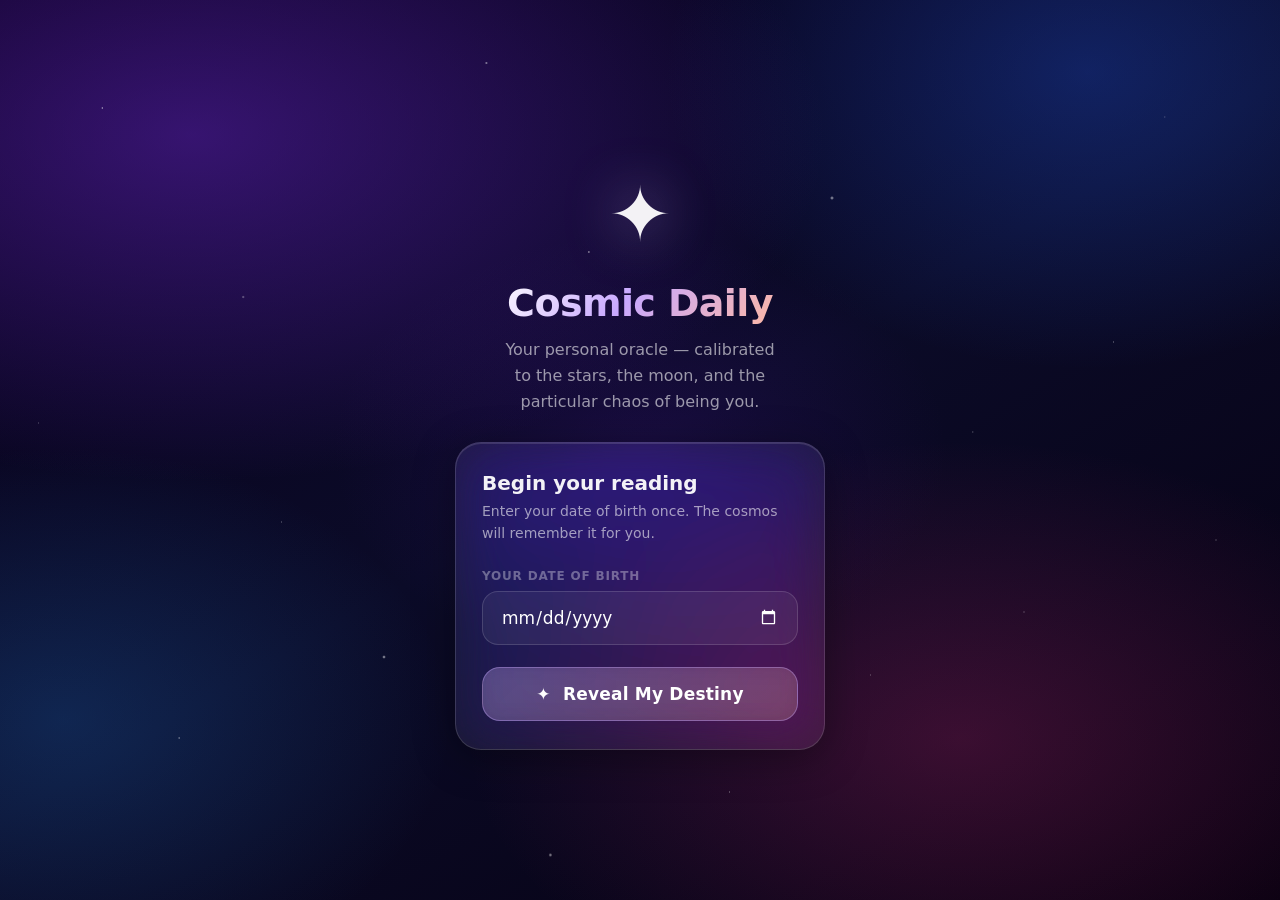
==== cosmic-daily.html @ 72c4146c "Create cosmic-daily.html" ====
<!DOCTYPE html>
<html lang="en">
<head>
  <meta charset="UTF-8">
  <meta name="viewport" content="width=device-width, initial-scale=1.0, viewport-fit=cover">
  <title>Cosmic Daily ✦</title>
  <style>
    * { margin: 0; padding: 0; box-sizing: border-box; -webkit-tap-highlight-color: transparent; }

    :root {
      --glass-bg: rgba(255,255,255,0.07);
      --glass-border: rgba(255,255,255,0.14);
      --card-bg: rgba(255,255,255,0.05);
      --card-border: rgba(255,255,255,0.10);
      --text-primary: rgba(255,255,255,0.95);
      --text-secondary: rgba(255,255,255,0.58);
      --text-muted: rgba(255,255,255,0.35);
      --accent: #c8a8ff;
      --accent-warm: #ffb8a0;
    }

    html, body {
      min-height: 100%;
      font-family: -apple-system, BlinkMacSystemFont, 'SF Pro Display', 'Segoe UI', system-ui, sans-serif;
      color: var(--text-primary);
      background: #06000f;
      overflow-x: hidden;
    }

    /* ── BACKGROUND ─────────────────────────────────────── */
    .bg {
      position: fixed; inset: 0; z-index: 0; overflow: hidden;
    }
    .bg-mesh {
      position: absolute; inset: 0;
      background:
        radial-gradient(ellipse 90% 70% at 15% 15%, rgba(110,40,210,0.45) 0%, transparent 55%),
        radial-gradient(ellipse 60% 60% at 85% 8%,  rgba(30,80,210,0.35) 0%, transparent 55%),
        radial-gradient(ellipse 70% 60% at 75% 82%, rgba(190,40,110,0.28) 0%, transparent 55%),
        radial-gradient(ellipse 55% 55% at 5%  80%, rgba(30,110,190,0.28) 0%, transparent 55%),
        radial-gradient(ellipse 40% 40% at 50% 50%, rgba(80,20,160,0.20) 0%, transparent 60%),
        linear-gradient(150deg, #08001c 0%, #0b0b28 50%, #06000f 100%);
      animation: meshDrift 14s ease-in-out infinite alternate;
    }
    @keyframes meshDrift {
      0%   { filter: hue-rotate(0deg)  brightness(1);    transform: scale(1); }
      100% { filter: hue-rotate(18deg) brightness(1.06); transform: scale(1.04); }
    }
    .stars {
      position: absolute; inset: 0;
      background-image:
        radial-gradient(1.2px 1.2px at  8% 12%, rgba(255,255,255,.7) 0%, transparent 100%),
        radial-gradient(1px   1px   at 22% 58%, rgba(255,255,255,.4) 0%, transparent 100%),
        radial-gradient(1.5px 1.5px at 38%  7%, rgba(255,255,255,.6) 0%, transparent 100%),
        radial-gradient(1px   1px   at 52% 42%, rgba(255,255,255,.35)0%, transparent 100%),
        radial-gradient(2px   2px   at 65% 22%, rgba(255,255,255,.65)0%, transparent 100%),
        radial-gradient(1px   1px   at 80% 68%, rgba(255,255,255,.4) 0%, transparent 100%),
        radial-gradient(1.2px 1.2px at 14% 82%, rgba(255,255,255,.55)0%, transparent 100%),
        radial-gradient(1px   1px   at 91% 13%, rgba(255,255,255,.3) 0%, transparent 100%),
        radial-gradient(1.8px 1.8px at 30% 73%, rgba(255,255,255,.7) 0%, transparent 100%),
        radial-gradient(1px   1px   at 57% 88%, rgba(255,255,255,.5) 0%, transparent 100%),
        radial-gradient(1px   1px   at 76% 48%, rgba(255,255,255,.38)0%, transparent 100%),
        radial-gradient(1.4px 1.4px at 46% 28%, rgba(255,255,255,.62)0%, transparent 100%),
        radial-gradient(1px   1px   at  3% 47%, rgba(255,255,255,.32)0%, transparent 100%),
        radial-gradient(1px   1px   at 87% 38%, rgba(255,255,255,.48)0%, transparent 100%),
        radial-gradient(1.6px 1.6px at 19% 33%, rgba(255,255,255,.42)0%, transparent 100%),
        radial-gradient(1px   1px   at 68% 75%, rgba(255,255,255,.36)0%, transparent 100%),
        radial-gradient(2px   2px   at 43% 95%, rgba(255,255,255,.55)0%, transparent 100%),
        radial-gradient(1px   1px   at 95% 60%, rgba(255,255,255,.4) 0%, transparent 100%);
      animation: twinkle 7s ease-in-out infinite alternate;
    }
    @keyframes twinkle {
      0%   { opacity: .65; }
      100% { opacity: 1; }
    }

    /* ── LAYOUT ──────────────────────────────────────────── */
    .screen {
      position: relative; z-index: 1;
      min-height: 100dvh;
      display: flex; flex-direction: column; align-items: center;
      padding: env(safe-area-inset-top, 60px) 18px env(safe-area-inset-bottom, 40px);
    }
    .screen.hidden { display: none; }

    /* ── GLASS SURFACE ───────────────────────────────────── */
    .glass {
      background: var(--glass-bg);
      backdrop-filter: blur(28px) saturate(200%) brightness(1.1);
      -webkit-backdrop-filter: blur(28px) saturate(200%) brightness(1.1);
      border: 1px solid var(--glass-border);
      border-radius: 26px;
      box-shadow: 0 8px 40px rgba(0,0,0,.35), inset 0 1px 0 rgba(255,255,255,.12);
    }
    .glass-card {
      background: var(--card-bg);
      backdrop-filter: blur(20px) saturate(160%);
      -webkit-backdrop-filter: blur(20px) saturate(160%);
      border: 1px solid var(--card-border);
      border-radius: 22px;
      box-shadow: 0 4px 20px rgba(0,0,0,.22), inset 0 1px 0 rgba(255,255,255,.07);
    }

    /* ── ONBOARDING ──────────────────────────────────────── */
    #onboarding {
      justify-content: center;
      gap: 28px;
      padding-top: 80px;
      padding-bottom: 60px;
    }
    .hero { text-align: center; }
    .app-icon {
      font-size: 76px;
      display: block;
      margin-bottom: 22px;
      filter: drop-shadow(0 0 28px rgba(200,168,255,.7));
      animation: float 4s ease-in-out infinite;
    }
    @keyframes float {
      0%,100% { transform: translateY(0); }
      50%      { transform: translateY(-12px); }
    }
    .app-title {
      font-size: 38px; font-weight: 700; letter-spacing: -.6px;
      background: linear-gradient(130deg, #fff 0%, #c8a8ff 45%, #ffb8a0 100%);
      -webkit-background-clip: text; -webkit-text-fill-color: transparent;
      background-clip: text;
      margin-bottom: 12px;
    }
    .app-subtitle {
      font-size: 16px; color: var(--text-secondary);
      line-height: 1.6; max-width: 290px; margin: 0 auto;
    }
    .onboard-card {
      width: 100%; max-width: 370px; padding: 28px 26px;
    }
    .onboard-card h2 { font-size: 20px; font-weight: 600; margin-bottom: 6px; }
    .onboard-card p  { font-size: 14px; color: var(--text-secondary); line-height: 1.55; margin-bottom: 24px; }
    .field-label {
      font-size: 12px; font-weight: 600; letter-spacing: .8px;
      text-transform: uppercase; color: var(--text-muted); margin-bottom: 8px;
    }
    .date-input {
      width: 100%;
      background: rgba(255,255,255,.06);
      border: 1px solid rgba(255,255,255,.14);
      border-radius: 16px;
      padding: 15px 18px;
      font-size: 17px; font-weight: 500; color: #fff;
      margin-bottom: 22px; outline: none;
      transition: border-color .2s, background .2s;
      -webkit-appearance: none; font-family: inherit;
      color-scheme: dark;
    }
    .date-input:focus {
      border-color: rgba(200,168,255,.55);
      background: rgba(255,255,255,.10);
    }
    .btn-primary {
      width: 100%;
      background: linear-gradient(135deg, rgba(200,168,255,.28), rgba(255,184,160,.18));
      border: 1px solid rgba(200,168,255,.38);
      backdrop-filter: blur(10px);
      color: #fff; font-size: 17px; font-weight: 600;
      padding: 16px; border-radius: 18px;
      cursor: pointer; transition: all .22s; font-family: inherit; letter-spacing: .2px;
    }
    .btn-primary:hover  { background: linear-gradient(135deg,rgba(200,168,255,.42),rgba(255,184,160,.28)); transform: translateY(-1px); box-shadow: 0 8px 28px rgba(200,168,255,.22); }
    .btn-primary:active { transform: translateY(0); }

    /* ── READING HEADER ─────────────────────────────────── */
    #reading { gap: 14px; padding-top: 56px; padding-bottom: 48px; }
    .reading-header { width: 100%; max-width: 420px; text-align: center; margin-bottom: 4px; }
    .reading-date   { font-size: 12px; color: var(--text-muted); letter-spacing: 1.5px; text-transform: uppercase; margin-bottom: 6px; }
    .reading-title  { font-size: 26px; font-weight: 700; letter-spacing: -.3px; }
    .signs-row      { display: flex; justify-content: center; gap: 8px; margin-top: 14px; flex-wrap: wrap; }
    .badge {
      background: rgba(255,255,255,.06);
      border: 1px solid rgba(255,255,255,.11);
      backdrop-filter: blur(10px); -webkit-backdrop-filter: blur(10px);
      border-radius: 20px; padding: 5px 13px;
      font-size: 13px; color: var(--text-secondary);
      display: flex; align-items: center; gap: 5px;
    }

    /* ── CATEGORY GRID ──────────────────────────────────── */
    .cat-grid {
      width: 100%; max-width: 420px;
      display: grid; grid-template-columns: 1fr 1fr; gap: 12px;
    }
    .cat-card { padding: 17px 16px; display: flex; flex-direction: column; gap: 9px; }
    .cat-head { display: flex; align-items: center; gap: 8px; }
    .cat-icon { font-size: 21px; filter: drop-shadow(0 2px 6px rgba(200,168,255,.4)); }
    .cat-name { font-size: 11px; font-weight: 600; color: var(--text-secondary); text-transform: uppercase; letter-spacing: .9px; }
    .dots     { display: flex; gap: 4px; }
    .dot {
      width: 7px; height: 7px; border-radius: 50%;
      background: rgba(255,255,255,.13); transition: background .3s;
    }
    .dot.on { background: var(--dc); box-shadow: 0 0 6px var(--dc); }
    .rating-label { font-size: 11px; color: var(--text-muted); font-weight: 500; letter-spacing: .3px; }
    .cat-msg { font-size: 12.5px; color: var(--text-secondary); line-height: 1.55; }

    /* rating colour tokens */
    .r1 { --dc: #ff6b6b; } .r2 { --dc: #ffaa5a; } .r3 { --dc: #ffd166; }
    .r4 { --dc: #7ae7b8; } .r5 { --dc: #c8a8ff; }

    /* ── ORACLE CARD ────────────────────────────────────── */
    .oracle-card { width: 100%; max-width: 420px; padding: 24px 22px; }
    .oracle-lbl {
      font-size: 11px; font-weight: 600; letter-spacing: 1.6px;
      text-transform: uppercase; color: var(--accent); opacity: .8; margin-bottom: 14px;
    }
    .oracle-text { font-size: 16px; line-height: 1.7; color: var(--text-primary); }

    /* ── SUGGESTION CARD ────────────────────────────────── */
    .suggest-card {
      width: 100%; max-width: 420px; padding: 18px 20px;
      display: flex; align-items: flex-start; gap: 14px;
    }
    .suggest-icon {
      width: 42px; height: 42px; flex-shrink: 0;
      background: rgba(200,168,255,.14); border-radius: 13px;
      display: flex; align-items: center; justify-content: center; font-size: 20px;
    }
    .suggest-lbl {
      font-size: 11px; font-weight: 600; letter-spacing: 1.5px;
      text-transform: uppercase; color: var(--accent-warm); opacity: .8; margin-bottom: 6px;
    }
    .suggest-text { font-size: 14.5px; color: var(--text-secondary); line-height: 1.55; }

    /* ── FOOTER ─────────────────────────────────────────── */
    .reading-footer {
      width: 100%; max-width: 420px;
      display: flex; justify-content: space-between; align-items: center;
      padding: 6px 4px; margin-top: 2px;
    }
    .footer-info { font-size: 12px; color: var(--text-muted); }
    .btn-reset {
      background: none; border: none; font-size: 12px; color: var(--text-muted);
      cursor: pointer; font-family: inherit; text-decoration: underline;
      text-underline-offset: 2px; padding: 4px; transition: color .2s;
    }
    .btn-reset:hover { color: var(--text-secondary); }

    /* ── ANIMATIONS ─────────────────────────────────────── */
    .fade-up { animation: fadeUp .55s ease both; }
    @keyframes fadeUp {
      from { opacity: 0; transform: translateY(18px); }
      to   { opacity: 1; transform: translateY(0); }
    }
    .d0 { animation-delay: 0s;    }
    .d1 { animation-delay: .08s;  }
    .d2 { animation-delay: .16s;  }
    .d3 { animation-delay: .24s;  }
    .d4 { animation-delay: .32s;  }
    .d5 { animation-delay: .40s;  }
    .d6 { animation-delay: .48s;  }
    .d7 { animation-delay: .56s;  }
  </style>
</head>
<body>

<!-- BACKGROUND -->
<div class="bg">
  <div class="bg-mesh"></div>
  <div class="stars"></div>
</div>

<!-- ═══════════ ONBOARDING ═══════════ -->
<div id="onboarding" class="screen hidden">
  <div class="hero fade-up d0">
    <span class="app-icon">✦</span>
    <h1 class="app-title">Cosmic Daily</h1>
    <p class="app-subtitle">Your personal oracle — calibrated to the stars, the moon, and the particular chaos of being you.</p>
  </div>

  <div class="glass onboard-card fade-up d2">
    <h2>Begin your reading</h2>
    <p>Enter your date of birth once. The cosmos will remember it for you.</p>

    <div class="field-label">Your date of birth</div>
    <input type="date" id="bday-input" class="date-input" />

    <button class="btn-primary" onclick="startReading()">✦ &nbsp;Reveal My Destiny</button>
  </div>
</div>

<!-- ═══════════ READING ═══════════ -->
<div id="reading" class="screen hidden">

  <div class="reading-header fade-up d0">
    <div class="reading-date"  id="r-date"></div>
    <div class="reading-title" id="r-title"></div>
    <div class="signs-row"     id="r-signs"></div>
  </div>

  <div class="cat-grid" id="cat-grid"></div>

  <div class="glass oracle-card fade-up d5" id="oracle-card">
    <div class="oracle-lbl">✦ &nbsp;Today's Oracle</div>
    <div class="oracle-text" id="oracle-text"></div>
  </div>

  <div class="glass-card suggest-card fade-up d6">
    <div class="suggest-icon">🎯</div>
    <div>
      <div class="suggest-lbl">Cosmic Suggestion</div>
      <div class="suggest-text" id="suggest-text"></div>
    </div>
  </div>

  <div class="reading-footer fade-up d7">
    <span class="footer-info" id="r-footer"></span>
    <button class="btn-reset" onclick="resetBday()">Change birthday</button>
  </div>

</div>

<script>
// ═══════════════════════════════════════════════════════════════
//  CONTENT DATABASE
// ═══════════════════════════════════════════════════════════════
const C = {
  work: {
    icon: "💼", name: "Work & Career",
    m: {
      1: [
        "The cosmic gears are jammed today. Submit nothing important, sign nothing legally binding, and avoid your boss if at all possible.",
        "Your productivity has the energy of a browser with 47 tabs open. Close some tabs. Maybe close your laptop.",
        "Mercury is in retrograde energy — even if it isn't. Your ideas are fine; the timing is genuinely not.",
        "Today the stars vote for strategic invisibility. Be the human equivalent of 'on a call.'"
      ],
      2: [
        "Minor celestial friction in your career lane. Push through carefully — the path clears by afternoon.",
        "The stars aren't against you today, they're just… indifferent. Same as your coworkers. You'll survive.",
        "Your work energy is at 60%. Fortunately, most things only need 60%.",
        "One step forward, one step sideways. The universe is teaching you the cha-cha of professional life."
      ],
      3: [
        "A steady, unremarkable day at work. The universe calls this 'acceptable.' So do most performance reviews.",
        "No great breakthroughs, no disasters. The cosmic middle ground — which is honestly underrated.",
        "Solid. Functional. Mildly caffeinated. A perfectly serviceable work day with cosmic backing.",
        "The stars see average output and are totally at peace with that. Not every day needs to be legendary."
      ],
      4: [
        "The cosmic current carries your career forward. Push on anything you've been hesitating about.",
        "Good energy flows through your professional life. The stars are watching with quiet approval.",
        "You're operating with unusual clarity today. Use it. The universe doesn't always pick up when you call.",
        "Decisions made today have solid cosmic backing. Trust your professional instincts."
      ],
      5: [
        "The stars have cleared your lane entirely. Everything you touch today has a touch of gold — don't waste it.",
        "Cosmic alignment: maximum. Your professional presence today is genuinely formidable. Let people know.",
        "You were born for days like this. Swing big. Say the brave thing in the meeting. Sign things.",
        "The universe has put every celestial body in your corner. This is not a drill."
      ]
    }
  },
  love: {
    icon: "💕", name: "Love & Social",
    m: {
      1: [
        "The love stars are taking a personal day. Keep interactions brief, texts short, and feelings to yourself for now.",
        "Today's social energy is like Wi-Fi in a basement. Connection keeps dropping. It's not you. It's the universe.",
        "Best romantic move today: make yourself tea, watch something comforting, and lower your social expectations significantly.",
        "Avoid deep conversations today. The cosmos haven't finished buffering your emotional software."
      ],
      2: [
        "A mildly awkward social frequency surrounds you. Lean into it — awkward can be charming when fully committed.",
        "Love is present but slightly blurry, like a photo taken too fast. Wait for the focus to return.",
        "Your social energy needs a gentle warm-up. Start with something low-stakes before anything meaningful.",
        "Connection attempts may require more effort than usual today. Persistence is your friend."
      ],
      3: [
        "Warm, comfortable social energy. Nothing fireworks, nothing cold. A perfectly pleasant human day.",
        "Your social life today is like background music — pleasant, stable, easy to overlook. That's genuinely fine.",
        "Connections made today are solid if unspectacular. Quality over cosmic drama.",
        "The social weather is mild and agreeable. Show up for the people who matter."
      ],
      4: [
        "Your warmth is magnetic today. The people in your orbit feel it — let them feel it fully.",
        "Good social energy flows freely. Reach out to someone you've been meaning to. Now is genuinely the time.",
        "Romance has a favorable current today. Something small and genuine goes further than you'd expect.",
        "You're unusually good company today. The stars have made a note of it."
      ],
      5: [
        "Maximum heart energy. The stars have essentially written 'go connect with people' across the sky in your name.",
        "You are irresistible to the right people today. The universe has scheduled at least one meaningful moment.",
        "Love is loud today — romantic, friendly, or self-directed. Open every door when it knocks.",
        "The cosmos have aligned your social frequency to its peak. Use this day to say the things that matter."
      ]
    }
  },
  health: {
    icon: "🌿", name: "Health & Body",
    m: {
      1: [
        "Your body is filing a formal complaint with the universe today. Listen to it. Rest is not weakness.",
        "Today is a good day to cancel something, drink water, and pretend you are a plant on a windowsill.",
        "The stars see low vitality in your physical lane. Honor it. Not every day is a workout day.",
        "Sleep. Eat something warm. Move gently. The cosmos will still be here when you feel better."
      ],
      2: [
        "Energy levels are slightly below par. Nothing a nap, some protein, and a gentle walk can't negotiate.",
        "Your body is asking for gentleness today. Obliging it is an act of wisdom, not surrender.",
        "Minor physical static today. The stars suggest: hydrate, breathe deeply, and pace yourself.",
        "Below-average vitality. The universe recommends you conserve what you have for what matters."
      ],
      3: [
        "Steady health energy. Your body is humming along at a sensible rhythm. Keep it going.",
        "Nothing alarming, nothing euphoric. A good, functional body day — which is deeply underappreciated.",
        "Maintenance mode is valid mode. The stars see a balanced, steady you today.",
        "Your physical energy is where it should be. Routine and rhythm are your friends today."
      ],
      4: [
        "Good vitality today. Your body wants to move. Let it.",
        "Physical energy is above average. If you've been postponing that walk or workout — do it now.",
        "Your health frequency is high today. Use it wisely. Your future self will remember this.",
        "The body is willing. The stars approve. Whatever you've been putting off physically — today's your day."
      ],
      5: [
        "Peak physical energy. Your body is a high-performance vehicle today. Drive it accordingly.",
        "The cosmic health chart shows excellent alignment. Today is the day you do the things you keep promising yourself.",
        "You feel it, don't you? That unusual lightness. The stars gave it to you. Use every bit of it.",
        "Everything is firing correctly today. This is rare. Move, breathe, feel alive. The stars insist."
      ]
    }
  },
  finance: {
    icon: "💰", name: "Finance & Luck",
    m: {
      1: [
        "Today is not the day to gamble, invest aggressively, or buy anything non-essential. The money stars are napping.",
        "Hold your wallet close and your credit card closer. The financial cosmos have a mischievous glint today.",
        "Today's lucky number is 'no.' Apply it liberally to any financial decisions that arise.",
        "The universe recommends reviewing your subscriptions. One is definitely something you forgot you signed up for."
      ],
      2: [
        "Modest financial energy. Spend only what's necessary. Save the big moves for when the stars are paying attention.",
        "Money flows slowly today — like water through a reluctant drain. Patience is the only currency worth spending.",
        "Below-average luck in the material realm. Gratitude for what you have is the best investment today.",
        "The financial forecast is cautious. Watch the small leaks — that's where it always goes."
      ],
      3: [
        "Financial neutrality today. Money is where you left it, doing what you told it to do. Stable counts.",
        "Luck is present but modest. Small wins, small losses — the universe balancing its books today.",
        "Average financial day. Nothing dramatic. This is actually fine. Not every day needs to be a money day.",
        "Steady financial weather. No surprises expected. Routine management is the move."
      ],
      4: [
        "Your financial luck is quietly strong today. Small opportunities may look unimportant. Look closer.",
        "Good energy in the money lane. Decisions made now have solid cosmic backing.",
        "The stars smile on your financial awareness today. Act on the thing you've been quietly considering.",
        "Above-average luck in the material realm. Keep your eyes open — something is worth noticing."
      ],
      5: [
        "Lucky streak. The universe is pointing arrows at financial opportunities today. Stay awake to it.",
        "Peak financial alignment. If you've been waiting for a sign — there it is, written in the stars.",
        "Cosmic good fortune in your material lane. Not lottery-win magnitude — but meaningfully good. Don't waste it.",
        "The money stars are singing your name today. Act with intention. The window is real."
      ]
    }
  }
};

const ORACLES = [
  "The universe has a soft spot for you today. It's subtle — in the way the coffee tastes just right, the light a little kinder, the timing strangely perfect.",
  "Something small and good is coming your way today. You won't see it coming, which is entirely the point.",
  "The stars are rooting for you with quiet, genuine enthusiasm. Not loudly — just steadily, in the background, like a very loyal friend.",
  "Today holds a small miracle somewhere in it. It might be a conversation, a moment of clarity, or finally finding where you left your keys.",
  "You are exactly where you are supposed to be today. Trust the strange, winding path. It's going somewhere worthwhile.",
  "The cosmos have reviewed your recent decisions and, despite everything, have given you a passing grade. Well done for surviving yourself.",
  "Today the universe has scheduled a 'mild inconvenience' for character building. It's not personal. The stars do this to everyone they like.",
  "Mercury is currently behaving itself. Everyone is surprised, including Mercury. Make hay while the planets align.",
  "The celestial committee has approved your continued existence today. Try not to make them regret it.",
  "Your horoscope for today: things will happen, you will feel things about them, and somehow it will work out. Groundbreaking.",
  "The stars have been observing your life for some time now. They find it compelling. Not always in a reassuring way — but compelling nonetheless.",
  "Somewhere in the universe, a star died to create the atoms in your coffee. The least you can do is enjoy it slowly.",
  "The moon looked at your chart and exhaled slowly. Then it said 'you've got this.' It sounded almost entirely convincing.",
  "Today you will age exactly one day. The stars consider this non-negotiable. On the bright side, so does everyone else.",
  "The universe doesn't actually care about your problems — it has 93 billion light-years of its own. And yet somehow, things tend to work out. Keep going.",
  "In the grand cosmic scheme, today is statistically insignificant. In the small human scheme, it could be the day everything shifts. Worth showing up for.",
  "Your ancestors survived unimaginable things so you could worry about notifications. Honor them by putting your phone down for at least five minutes.",
  "The cosmos have been running this a long time. The thing you're worried about is usually not the actual thing.",
  "Today's energy is best described as: possible. Which, in the grand scale of the universe, is actually quite generous.",
  "The stars have reviewed the data and concluded: you are more capable than you currently believe. This is their official, unambiguous position.",
  "Chaos theory suggests that small decisions compound into large outcomes. Today's small decision matters. Choose deliberately.",
  "The moon is doing something beautiful tonight. Whether you see it or not, you are under the same sky as everyone you love.",
  "The universe has been alive for 13.8 billion years and hasn't quit once. You can get through today.",
  "A quiet power is building in your orbit today. The stars can't say exactly what it is — but they've noticed it, and so should you.",
  "The celestial forecast suggests unexpected warmth from an expected direction. The stars enjoy a good plot twist.",
  "Some days the stars align. Other days they're just doing their own thing and you happen to be in the same galaxy. Today is one of those days. Still valid.",
  "Your energy today is like a partial eclipse — not everything is illuminated, but what is visible is genuinely interesting.",
  "The universe filed a memo this morning: you are doing better than you think. The stars unanimously endorsed it.",
  "Today's cosmic frequency carries a specific instruction: rest without guilt. The stars know you need it and they are fine with it.",
  "Something in the planetary arrangement today whispers: be kinder to yourself than usual. The stars have noticed what you've been carrying."
];

const SUGGESTIONS = [
  "Send one message you've been overthinking. The overthinking is now the problem, not the message.",
  "Drink water before coffee. The stars said so. Ignore them and accept the consequences.",
  "Look up from your screen at least once per hour. The world is still out there, mildly and consistently beautiful.",
  "Tell one person something specific you appreciate about them. Vague compliments are cosmically weak.",
  "Cancel one thing you agreed to out of guilt. The universe approves this message.",
  "Eat something green today — not necessarily because it's healthy, just to remind yourself you're an organism that runs on real food.",
  "Take a walk without your phone. It's terrifying for exactly ninety seconds, then deeply pleasant.",
  "Write down three things, no matter how small. Your brain is a terrible filing system.",
  "Say no to something today. Once. Firmly. Without the essay of explanation.",
  "Sit outside for 10 minutes. The sky is doing something nice. It does this every day and most people miss it.",
  "Text someone you haven't spoken to in a while. Keep it short. 'Thinking of you' does more than you think.",
  "Clean one small thing — a surface, a drawer, your screenshots folder. The cosmos find clutter personally offensive.",
  "Buy yourself something small and nice. Not as a reward — just because you exist, and that's sufficient reason.",
  "Rest without guilt today. Horizontal ambition counts.",
  "Learn one completely useless thing. The internet is full of them. This is actually its best feature.",
  "Make your bed. Or don't. But notice how you feel about it at 9pm.",
  "Laugh at something stupid — fully, out loud. The stars specifically requested this.",
  "Eat lunch away from your desk. Revolutionary. Life-changing. Heavily endorsed by the cosmos.",
  "Do one thing you've been 'about to do' for more than three days. The universe is patiently waiting.",
  "Be kind to a stranger. Nothing elaborate — a door held, a smile, a brief acknowledgment of shared humanness.",
  "Put your phone in another room for one hour. Face the silence. Bargain with it. You'll eventually become friends.",
  "Stretch. You are not made of wood — even if it currently feels that way.",
  "Drink the fancy thing you've been saving. The stars genuinely don't understand what you're saving it for.",
  "Apologize if you need to. Not a 'sorry if you were offended' — an actual one.",
  "Watch the sunset, or at least acknowledge it's happening somewhere and that this is quietly beautiful.",
  "Make a list of everything you're avoiding. Then do the smallest item on it. This is how mountains move.",
  "Give someone your full attention for five minutes. No phone, no half-listening. Just presence.",
  "Compliment yourself once, out loud, not ironically, in a private space if needed. The stars are listening.",
  "Slow down by 20% today. Everything done at 80% speed gets done better. The math is somehow correct.",
  "Notice one beautiful thing before noon. Anything counts — a cloud, a color, the way light falls on something ordinary."
];

// ═══════════════════════════════════════════════════════════════
//  ZODIAC & ASTRONOMY
// ═══════════════════════════════════════════════════════════════
function getWesternSign(m, d) {
  const signs = [
    ["Capricorn","♑"], ["Aquarius","♒"], ["Pisces","♓"],  ["Aries","♈"],
    ["Taurus","♉"],   ["Gemini","♊"],   ["Cancer","♋"],  ["Leo","♌"],
    ["Virgo","♍"],    ["Libra","♎"],    ["Scorpio","♏"], ["Sagittarius","♐"]
  ];
  const bounds = [
    [12,22],[1,20],[2,19],[3,21],[4,20],[5,21],[6,21],[7,23],[8,23],[9,23],[10,23],[11,22]
  ];
  for (let i = 0; i < 12; i++) {
    const [bm, bd] = bounds[i];
    const [nm, nd] = bounds[(i + 1) % 12];
    if (i === 11) { if ((m === 11 && d >= 22) || (m === 12 && d <= 21)) return signs[i]; }
    else          { if ((m === bm && d >= bd) || (m === nm && d <= nd - 1)) return signs[i]; }
  }
  return signs[0]; // fallback Capricorn
}

function getChineseSign(year) {
  const animals = ["Rat","Ox","Tiger","Rabbit","Dragon","Snake","Horse","Goat","Monkey","Rooster","Dog","Pig"];
  const emojis  = ["🐀","🐂","🐯","🐰","🐉","🐍","🐴","🐐","🐒","🐓","🐕","🐷"];
  const idx = ((year - 1900) % 12 + 12) % 12;
  return [animals[idx], emojis[idx]];
}

function getMoonPhase(date) {
  const d = new Date(date);
  const y = d.getFullYear(), mo = d.getMonth() + 1, day = d.getDate();
  const jd = 367*y - Math.floor(7*(y + Math.floor((mo+9)/12))/4)
           + Math.floor(275*mo/9) + day + 1721013.5;
  const knownNew = 2451549.5, cycle = 29.53058867;
  const phase = (((jd - knownNew) % cycle) + cycle) % cycle;
  const r = phase / cycle;
  const phases = [
    [.0625,"🌑","New Moon"],[.1875,"🌒","Waxing Crescent"],
    [.3125,"🌓","First Quarter"],[.4375,"🌔","Waxing Gibbous"],
    [.5625,"🌕","Full Moon"],[.6875,"🌖","Waning Gibbous"],
    [.8125,"🌗","Last Quarter"],[.9375,"🌘","Waning Crescent"]
  ];
  for (const [limit, emoji, name] of phases) if (r < limit) return [emoji, name];
  return ["🌑","New Moon"];
}

// ═══════════════════════════════════════════════════════════════
//  DETERMINISTIC RNG
// ═══════════════════════════════════════════════════════════════
function mkRng(seed) {
  let s = seed | 0;
  return () => {
    s ^= s << 13; s ^= s >> 17; s ^= s << 5;
    return (s >>> 0) / 0xffffffff;
  };
}

function dailySeed(bday, today) {
  const b = new Date(bday), t = new Date(today);
  const bv = b.getFullYear()*10000 + (b.getMonth()+1)*100 + b.getDate();
  const tv = t.getFullYear()*10000 + (t.getMonth()+1)*100 + t.getDate();
  return Math.abs((bv * 2654435769) ^ (tv * 2246822519)) % 0x7fffffff;
}

function pickRating(rng) {
  const r = rng();
  if (r < .10) return 1;
  if (r < .26) return 2;
  if (r < .54) return 3;
  if (r < .78) return 4;
  return 5;
}

function pick(arr, rng) { return arr[Math.floor(rng() * arr.length)]; }

// ═══════════════════════════════════════════════════════════════
//  RENDER HELPERS
// ═══════════════════════════════════════════════════════════════
const RLABELS = ["","Rough Waters","Murky Skies","Still Waters","Fair Winds","Star Aligned"];

function renderDots(rating) {
  let html = `<div class="dots r${rating}">`;
  for (let i = 1; i <= 5; i++)
    html += `<div class="dot${i <= rating ? ' on' : ''}"></div>`;
  return html + `</div><div class="rating-label">${RLABELS[rating]}</div>`;
}

// ═══════════════════════════════════════════════════════════════
//  APP
// ═══════════════════════════════════════════════════════════════
function init() {
  const saved = localStorage.getItem('cosmic_bday');
  if (saved) renderReading(saved);
  else       show('onboarding');
}

function show(id) {
  ['onboarding','reading'].forEach(s => document.getElementById(s).classList.add('hidden'));
  document.getElementById(id).classList.remove('hidden');
}

function startReading() {
  const v = document.getElementById('bday-input').value;
  if (!v) { shake('bday-input'); return; }
  localStorage.setItem('cosmic_bday', v);
  renderReading(v);
}

function resetBday() {
  if (!confirm('Reset your birthday? The stars will need to meet you again.')) return;
  localStorage.removeItem('cosmic_bday');
  document.getElementById('bday-input').value = '';
  show('onboarding');
}

function shake(id) {
  const el = document.getElementById(id);
  el.style.borderColor = 'rgba(255,100,100,.6)';
  setTimeout(() => el.style.borderColor = '', 900);
}

function renderReading(bday) {
  show('reading');

  const birth = new Date(bday);
  const today = new Date();
  const bM = birth.getMonth() + 1, bD = birth.getDate(), bY = birth.getFullYear();

  const [wsName, wsEmoji]      = getWesternSign(bM, bD);
  const [czName, czEmoji]      = getChineseSign(bY);
  const [moonEmoji, moonName]  = getMoonPhase(today);

  const todayStr = today.toISOString().split('T')[0];
  const rng = mkRng(dailySeed(bday, todayStr));

  // Ratings
  const ratings = { work: pickRating(rng), love: pickRating(rng), health: pickRating(rng), finance: pickRating(rng) };

  // Messages
  const msgs = {};
  for (const k of ['work','love','health','finance'])
    msgs[k] = pick(C[k].m[ratings[k]], rng);

  const oracle  = pick(ORACLES, rng);
  const suggest = pick(SUGGESTIONS, rng);

  // Header
  const days   = ['Sunday','Monday','Tuesday','Wednesday','Thursday','Friday','Saturday'];
  const months = ['January','February','March','April','May','June','July','August','September','October','November','December'];
  const titles = ['Your Daily Reading','The Stars Speak','Today\'s Oracle','Cosmic Forecast','The Universe Weighs In'];

  document.getElementById('r-date').textContent =
    `${days[today.getDay()]}, ${months[today.getMonth()]} ${today.getDate()}, ${today.getFullYear()}`;
  document.getElementById('r-title').textContent = pick(titles, rng);
  document.getElementById('r-signs').innerHTML =
    `<div class="badge">${wsEmoji} ${wsName}</div>
     <div class="badge">${czEmoji} ${czName}</div>
     <div class="badge">${moonEmoji} ${moonName}</div>`;

  // Category cards
  const catKeys = ['work','love','health','finance'];
  const delays  = ['d1','d2','d3','d4'];
  document.getElementById('cat-grid').innerHTML = catKeys.map((k, i) => `
    <div class="glass-card cat-card fade-up ${delays[i]}">
      <div class="cat-head">
        <span class="cat-icon">${C[k].icon}</span>
        <span class="cat-name">${C[k].name}</span>
      </div>
      ${renderDots(ratings[k])}
      <div class="cat-msg">${msgs[k]}</div>
    </div>
  `).join('');

  document.getElementById('oracle-text').textContent  = oracle;
  document.getElementById('suggest-text').textContent = suggest;
  document.getElementById('r-footer').textContent = `${wsEmoji} ${wsName} · ${czEmoji} Year of the ${czName}`;
}

init();
</script>
</body>
</html>
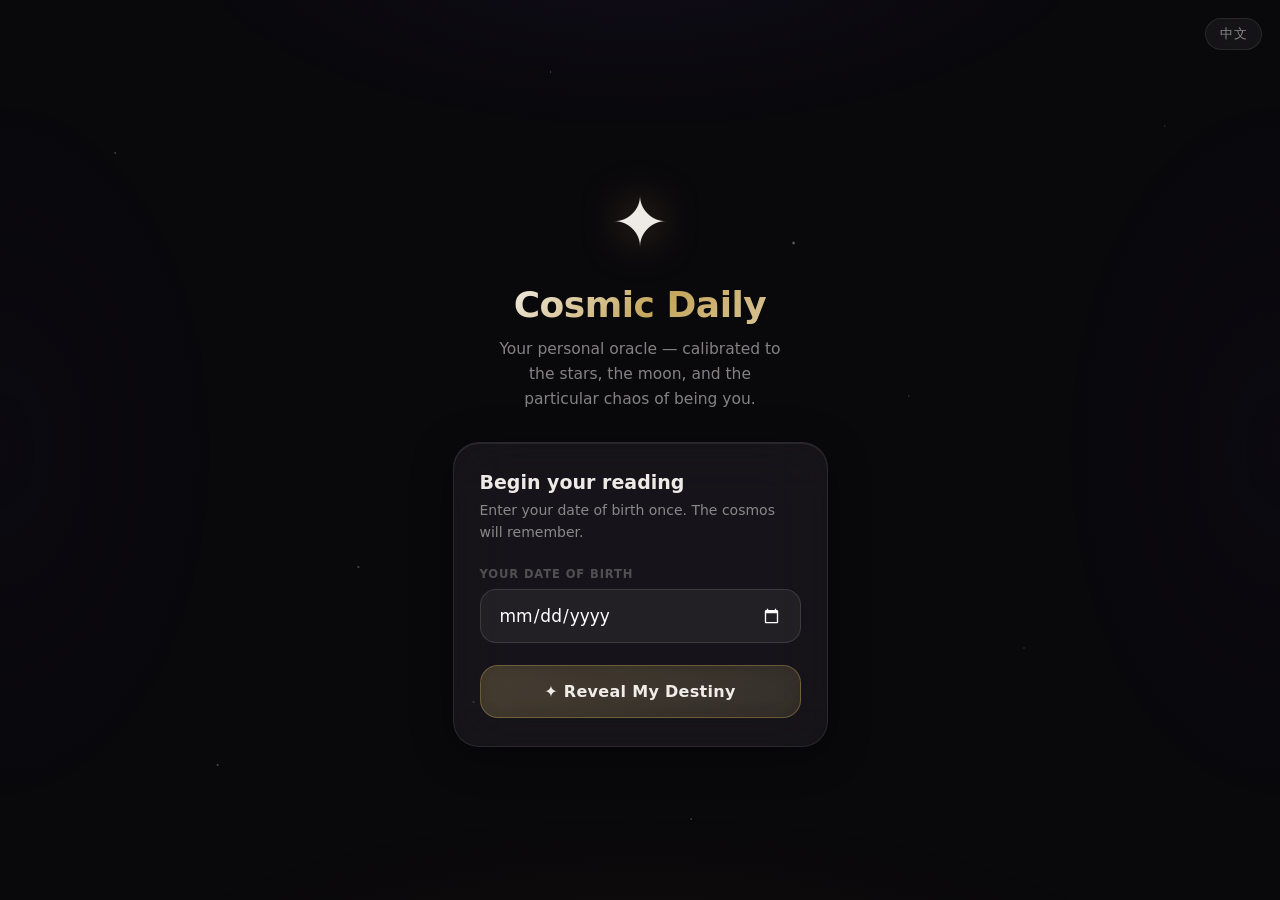
==== commit 73572946: "Update cosmic-daily.html" ====
--- a/cosmic-daily.html
+++ b/cosmic-daily.html
@@ -3,709 +3,799 @@
 <head>
   <meta charset="UTF-8">
   <meta name="viewport" content="width=device-width, initial-scale=1.0, viewport-fit=cover">
+  <meta name="apple-mobile-web-app-capable" content="yes">
+  <meta name="apple-mobile-web-app-status-bar-style" content="black-translucent">
+  <meta name="apple-mobile-web-app-title" content="Cosmic Daily">
+  <meta name="theme-color" content="#09080b">
+  <link rel="apple-touch-icon" href="cosmic-daily-icon.png">
+  <link rel="manifest" href="manifest.json">
   <title>Cosmic Daily ✦</title>
   <style>
-    * { margin: 0; padding: 0; box-sizing: border-box; -webkit-tap-highlight-color: transparent; }
-
-    :root {
-      --glass-bg: rgba(255,255,255,0.07);
-      --glass-border: rgba(255,255,255,0.14);
-      --card-bg: rgba(255,255,255,0.05);
-      --card-border: rgba(255,255,255,0.10);
-      --text-primary: rgba(255,255,255,0.95);
-      --text-secondary: rgba(255,255,255,0.58);
-      --text-muted: rgba(255,255,255,0.35);
-      --accent: #c8a8ff;
-      --accent-warm: #ffb8a0;
-    }
-
-    html, body {
-      min-height: 100%;
-      font-family: -apple-system, BlinkMacSystemFont, 'SF Pro Display', 'Segoe UI', system-ui, sans-serif;
-      color: var(--text-primary);
-      background: #06000f;
-      overflow-x: hidden;
-    }
-
-    /* ── BACKGROUND ─────────────────────────────────────── */
-    .bg {
-      position: fixed; inset: 0; z-index: 0; overflow: hidden;
-    }
-    .bg-mesh {
-      position: absolute; inset: 0;
+    *{margin:0;padding:0;box-sizing:border-box;-webkit-tap-highlight-color:transparent}
+
+    :root{
+      --bg:      #09080b;
+      --g0:      rgba(255,252,248,0.052);
+      --gb:      rgba(255,252,248,0.088);
+      --c0:      rgba(255,252,248,0.036);
+      --cb:      rgba(255,252,248,0.066);
+      --gold:    #c4a55a;
+      --goldg:   rgba(196,165,90,0.22);
+      --t1:      rgba(255,252,248,0.93);
+      --t2:      rgba(255,252,248,0.50);
+      --t3:      rgba(255,252,248,0.26);
+    }
+
+    html,body{
+      min-height:100%;background:var(--bg);
+      font-family:-apple-system,BlinkMacSystemFont,'SF Pro Display','Segoe UI',system-ui,sans-serif;
+      color:var(--t1);overflow-x:hidden;
+    }
+
+    /* ── BACKGROUND ───────────────────────────── */
+    .bg{position:fixed;inset:0;z-index:0;pointer-events:none}
+
+    .bg-depth{
+      position:absolute;inset:0;
       background:
-        radial-gradient(ellipse 90% 70% at 15% 15%, rgba(110,40,210,0.45) 0%, transparent 55%),
-        radial-gradient(ellipse 60% 60% at 85% 8%,  rgba(30,80,210,0.35) 0%, transparent 55%),
-        radial-gradient(ellipse 70% 60% at 75% 82%, rgba(190,40,110,0.28) 0%, transparent 55%),
-        radial-gradient(ellipse 55% 55% at 5%  80%, rgba(30,110,190,0.28) 0%, transparent 55%),
-        radial-gradient(ellipse 40% 40% at 50% 50%, rgba(80,20,160,0.20) 0%, transparent 60%),
-        linear-gradient(150deg, #08001c 0%, #0b0b28 50%, #06000f 100%);
-      animation: meshDrift 14s ease-in-out infinite alternate;
-    }
-    @keyframes meshDrift {
-      0%   { filter: hue-rotate(0deg)  brightness(1);    transform: scale(1); }
-      100% { filter: hue-rotate(18deg) brightness(1.06); transform: scale(1.04); }
-    }
-    .stars {
-      position: absolute; inset: 0;
+        radial-gradient(ellipse 80% 45% at 50% 115%, rgba(170,130,35,.07)  0%,transparent 55%),
+        radial-gradient(ellipse 65% 40% at 50% -8%,  rgba(25,20,42,.50)   0%,transparent 55%),
+        radial-gradient(ellipse 30% 70% at 0%   50%, rgba(18,14,30,.30)   0%,transparent 55%),
+        radial-gradient(ellipse 30% 70% at 100% 50%, rgba(18,14,30,.30)   0%,transparent 55%);
+      animation:breathe 18s ease-in-out infinite alternate;
+    }
+    @keyframes breathe{0%{opacity:.82}100%{opacity:1}}
+
+    .bg-stars{
+      position:absolute;inset:0;
       background-image:
-        radial-gradient(1.2px 1.2px at  8% 12%, rgba(255,255,255,.7) 0%, transparent 100%),
-        radial-gradient(1px   1px   at 22% 58%, rgba(255,255,255,.4) 0%, transparent 100%),
-        radial-gradient(1.5px 1.5px at 38%  7%, rgba(255,255,255,.6) 0%, transparent 100%),
-        radial-gradient(1px   1px   at 52% 42%, rgba(255,255,255,.35)0%, transparent 100%),
-        radial-gradient(2px   2px   at 65% 22%, rgba(255,255,255,.65)0%, transparent 100%),
-        radial-gradient(1px   1px   at 80% 68%, rgba(255,255,255,.4) 0%, transparent 100%),
-        radial-gradient(1.2px 1.2px at 14% 82%, rgba(255,255,255,.55)0%, transparent 100%),
-        radial-gradient(1px   1px   at 91% 13%, rgba(255,255,255,.3) 0%, transparent 100%),
-        radial-gradient(1.8px 1.8px at 30% 73%, rgba(255,255,255,.7) 0%, transparent 100%),
-        radial-gradient(1px   1px   at 57% 88%, rgba(255,255,255,.5) 0%, transparent 100%),
-        radial-gradient(1px   1px   at 76% 48%, rgba(255,255,255,.38)0%, transparent 100%),
-        radial-gradient(1.4px 1.4px at 46% 28%, rgba(255,255,255,.62)0%, transparent 100%),
-        radial-gradient(1px   1px   at  3% 47%, rgba(255,255,255,.32)0%, transparent 100%),
-        radial-gradient(1px   1px   at 87% 38%, rgba(255,255,255,.48)0%, transparent 100%),
-        radial-gradient(1.6px 1.6px at 19% 33%, rgba(255,255,255,.42)0%, transparent 100%),
-        radial-gradient(1px   1px   at 68% 75%, rgba(255,255,255,.36)0%, transparent 100%),
-        radial-gradient(2px   2px   at 43% 95%, rgba(255,255,255,.55)0%, transparent 100%),
-        radial-gradient(1px   1px   at 95% 60%, rgba(255,255,255,.4) 0%, transparent 100%);
-      animation: twinkle 7s ease-in-out infinite alternate;
-    }
-    @keyframes twinkle {
-      0%   { opacity: .65; }
-      100% { opacity: 1; }
-    }
-
-    /* ── LAYOUT ──────────────────────────────────────────── */
-    .screen {
-      position: relative; z-index: 1;
-      min-height: 100dvh;
-      display: flex; flex-direction: column; align-items: center;
-      padding: env(safe-area-inset-top, 60px) 18px env(safe-area-inset-bottom, 40px);
-    }
-    .screen.hidden { display: none; }
-
-    /* ── GLASS SURFACE ───────────────────────────────────── */
-    .glass {
-      background: var(--glass-bg);
-      backdrop-filter: blur(28px) saturate(200%) brightness(1.1);
-      -webkit-backdrop-filter: blur(28px) saturate(200%) brightness(1.1);
-      border: 1px solid var(--glass-border);
-      border-radius: 26px;
-      box-shadow: 0 8px 40px rgba(0,0,0,.35), inset 0 1px 0 rgba(255,255,255,.12);
-    }
-    .glass-card {
-      background: var(--card-bg);
-      backdrop-filter: blur(20px) saturate(160%);
-      -webkit-backdrop-filter: blur(20px) saturate(160%);
-      border: 1px solid var(--card-border);
-      border-radius: 22px;
-      box-shadow: 0 4px 20px rgba(0,0,0,.22), inset 0 1px 0 rgba(255,255,255,.07);
-    }
-
-    /* ── ONBOARDING ──────────────────────────────────────── */
-    #onboarding {
-      justify-content: center;
-      gap: 28px;
-      padding-top: 80px;
-      padding-bottom: 60px;
-    }
-    .hero { text-align: center; }
-    .app-icon {
-      font-size: 76px;
-      display: block;
-      margin-bottom: 22px;
-      filter: drop-shadow(0 0 28px rgba(200,168,255,.7));
-      animation: float 4s ease-in-out infinite;
-    }
-    @keyframes float {
-      0%,100% { transform: translateY(0); }
-      50%      { transform: translateY(-12px); }
-    }
-    .app-title {
-      font-size: 38px; font-weight: 700; letter-spacing: -.6px;
-      background: linear-gradient(130deg, #fff 0%, #c8a8ff 45%, #ffb8a0 100%);
-      -webkit-background-clip: text; -webkit-text-fill-color: transparent;
-      background-clip: text;
-      margin-bottom: 12px;
-    }
-    .app-subtitle {
-      font-size: 16px; color: var(--text-secondary);
-      line-height: 1.6; max-width: 290px; margin: 0 auto;
-    }
-    .onboard-card {
-      width: 100%; max-width: 370px; padding: 28px 26px;
-    }
-    .onboard-card h2 { font-size: 20px; font-weight: 600; margin-bottom: 6px; }
-    .onboard-card p  { font-size: 14px; color: var(--text-secondary); line-height: 1.55; margin-bottom: 24px; }
-    .field-label {
-      font-size: 12px; font-weight: 600; letter-spacing: .8px;
-      text-transform: uppercase; color: var(--text-muted); margin-bottom: 8px;
-    }
-    .date-input {
-      width: 100%;
-      background: rgba(255,255,255,.06);
-      border: 1px solid rgba(255,255,255,.14);
-      border-radius: 16px;
-      padding: 15px 18px;
-      font-size: 17px; font-weight: 500; color: #fff;
-      margin-bottom: 22px; outline: none;
-      transition: border-color .2s, background .2s;
-      -webkit-appearance: none; font-family: inherit;
-      color-scheme: dark;
-    }
-    .date-input:focus {
-      border-color: rgba(200,168,255,.55);
-      background: rgba(255,255,255,.10);
-    }
-    .btn-primary {
-      width: 100%;
-      background: linear-gradient(135deg, rgba(200,168,255,.28), rgba(255,184,160,.18));
-      border: 1px solid rgba(200,168,255,.38);
-      backdrop-filter: blur(10px);
-      color: #fff; font-size: 17px; font-weight: 600;
-      padding: 16px; border-radius: 18px;
-      cursor: pointer; transition: all .22s; font-family: inherit; letter-spacing: .2px;
-    }
-    .btn-primary:hover  { background: linear-gradient(135deg,rgba(200,168,255,.42),rgba(255,184,160,.28)); transform: translateY(-1px); box-shadow: 0 8px 28px rgba(200,168,255,.22); }
-    .btn-primary:active { transform: translateY(0); }
-
-    /* ── READING HEADER ─────────────────────────────────── */
-    #reading { gap: 14px; padding-top: 56px; padding-bottom: 48px; }
-    .reading-header { width: 100%; max-width: 420px; text-align: center; margin-bottom: 4px; }
-    .reading-date   { font-size: 12px; color: var(--text-muted); letter-spacing: 1.5px; text-transform: uppercase; margin-bottom: 6px; }
-    .reading-title  { font-size: 26px; font-weight: 700; letter-spacing: -.3px; }
-    .signs-row      { display: flex; justify-content: center; gap: 8px; margin-top: 14px; flex-wrap: wrap; }
-    .badge {
-      background: rgba(255,255,255,.06);
-      border: 1px solid rgba(255,255,255,.11);
-      backdrop-filter: blur(10px); -webkit-backdrop-filter: blur(10px);
-      border-radius: 20px; padding: 5px 13px;
-      font-size: 13px; color: var(--text-secondary);
-      display: flex; align-items: center; gap: 5px;
-    }
-
-    /* ── CATEGORY GRID ──────────────────────────────────── */
-    .cat-grid {
-      width: 100%; max-width: 420px;
-      display: grid; grid-template-columns: 1fr 1fr; gap: 12px;
-    }
-    .cat-card { padding: 17px 16px; display: flex; flex-direction: column; gap: 9px; }
-    .cat-head { display: flex; align-items: center; gap: 8px; }
-    .cat-icon { font-size: 21px; filter: drop-shadow(0 2px 6px rgba(200,168,255,.4)); }
-    .cat-name { font-size: 11px; font-weight: 600; color: var(--text-secondary); text-transform: uppercase; letter-spacing: .9px; }
-    .dots     { display: flex; gap: 4px; }
-    .dot {
-      width: 7px; height: 7px; border-radius: 50%;
-      background: rgba(255,255,255,.13); transition: background .3s;
-    }
-    .dot.on { background: var(--dc); box-shadow: 0 0 6px var(--dc); }
-    .rating-label { font-size: 11px; color: var(--text-muted); font-weight: 500; letter-spacing: .3px; }
-    .cat-msg { font-size: 12.5px; color: var(--text-secondary); line-height: 1.55; }
-
-    /* rating colour tokens */
-    .r1 { --dc: #ff6b6b; } .r2 { --dc: #ffaa5a; } .r3 { --dc: #ffd166; }
-    .r4 { --dc: #7ae7b8; } .r5 { --dc: #c8a8ff; }
-
-    /* ── ORACLE CARD ────────────────────────────────────── */
-    .oracle-card { width: 100%; max-width: 420px; padding: 24px 22px; }
-    .oracle-lbl {
-      font-size: 11px; font-weight: 600; letter-spacing: 1.6px;
-      text-transform: uppercase; color: var(--accent); opacity: .8; margin-bottom: 14px;
-    }
-    .oracle-text { font-size: 16px; line-height: 1.7; color: var(--text-primary); }
-
-    /* ── SUGGESTION CARD ────────────────────────────────── */
-    .suggest-card {
-      width: 100%; max-width: 420px; padding: 18px 20px;
-      display: flex; align-items: flex-start; gap: 14px;
-    }
-    .suggest-icon {
-      width: 42px; height: 42px; flex-shrink: 0;
-      background: rgba(200,168,255,.14); border-radius: 13px;
-      display: flex; align-items: center; justify-content: center; font-size: 20px;
-    }
-    .suggest-lbl {
-      font-size: 11px; font-weight: 600; letter-spacing: 1.5px;
-      text-transform: uppercase; color: var(--accent-warm); opacity: .8; margin-bottom: 6px;
-    }
-    .suggest-text { font-size: 14.5px; color: var(--text-secondary); line-height: 1.55; }
-
-    /* ── FOOTER ─────────────────────────────────────────── */
-    .reading-footer {
-      width: 100%; max-width: 420px;
-      display: flex; justify-content: space-between; align-items: center;
-      padding: 6px 4px; margin-top: 2px;
-    }
-    .footer-info { font-size: 12px; color: var(--text-muted); }
-    .btn-reset {
-      background: none; border: none; font-size: 12px; color: var(--text-muted);
-      cursor: pointer; font-family: inherit; text-decoration: underline;
-      text-underline-offset: 2px; padding: 4px; transition: color .2s;
-    }
-    .btn-reset:hover { color: var(--text-secondary); }
-
-    /* ── ANIMATIONS ─────────────────────────────────────── */
-    .fade-up { animation: fadeUp .55s ease both; }
-    @keyframes fadeUp {
-      from { opacity: 0; transform: translateY(18px); }
-      to   { opacity: 1; transform: translateY(0); }
-    }
-    .d0 { animation-delay: 0s;    }
-    .d1 { animation-delay: .08s;  }
-    .d2 { animation-delay: .16s;  }
-    .d3 { animation-delay: .24s;  }
-    .d4 { animation-delay: .32s;  }
-    .d5 { animation-delay: .40s;  }
-    .d6 { animation-delay: .48s;  }
-    .d7 { animation-delay: .56s;  }
+        radial-gradient(1.2px 1.2px at  9% 17%, rgba(255,252,248,.42) 0%,transparent 100%),
+        radial-gradient(1.6px 1.6px at 28% 63%, rgba(255,252,248,.32) 0%,transparent 100%),
+        radial-gradient(1px   1px   at 43%  8%, rgba(255,252,248,.38) 0%,transparent 100%),
+        radial-gradient(2px   2px   at 62% 27%, rgba(255,252,248,.48) 0%,transparent 100%),
+        radial-gradient(1px   1px   at 80% 72%, rgba(255,252,248,.28) 0%,transparent 100%),
+        radial-gradient(1.4px 1.4px at 17% 85%, rgba(255,252,248,.40) 0%,transparent 100%),
+        radial-gradient(1px   1px   at 91% 14%, rgba(255,252,248,.25) 0%,transparent 100%),
+        radial-gradient(1.8px 1.8px at 37% 78%, rgba(255,252,248,.52) 0%,transparent 100%),
+        radial-gradient(1px   1px   at 71% 44%, rgba(255,252,248,.30) 0%,transparent 100%),
+        radial-gradient(1.2px 1.2px at 54% 91%, rgba(255,252,248,.36) 0%,transparent 100%);
+      animation:twinkle 9s ease-in-out infinite alternate;
+    }
+    @keyframes twinkle{0%{opacity:.60}100%{opacity:1}}
+
+    /* ── LANG TOGGLE ──────────────────────────── */
+    .lang-btn{
+      position:fixed;top:max(18px,env(safe-area-inset-top,18px));right:18px;z-index:200;
+      background:var(--g0);border:1px solid var(--gb);
+      backdrop-filter:blur(20px) saturate(140%);-webkit-backdrop-filter:blur(20px) saturate(140%);
+      border-radius:20px;padding:6px 14px;
+      font-size:13px;font-weight:500;color:var(--t2);
+      cursor:pointer;font-family:inherit;transition:all .2s;letter-spacing:.4px;
+    }
+    .lang-btn:hover{background:rgba(255,252,248,.09);color:var(--t1)}
+
+    /* ── GLASS ────────────────────────────────── */
+    .glass{
+      background:var(--g0);
+      backdrop-filter:blur(30px) saturate(180%) brightness(1.08);
+      -webkit-backdrop-filter:blur(30px) saturate(180%) brightness(1.08);
+      border:1px solid var(--gb);border-radius:26px;
+      box-shadow:0 8px 40px rgba(0,0,0,.40),inset 0 1px 0 rgba(255,252,248,.08);
+    }
+    .card{
+      background:var(--c0);
+      backdrop-filter:blur(20px) saturate(150%);-webkit-backdrop-filter:blur(20px) saturate(150%);
+      border:1px solid var(--cb);border-radius:22px;
+      box-shadow:0 4px 20px rgba(0,0,0,.28),inset 0 1px 0 rgba(255,252,248,.05);
+    }
+
+    /* ── LAYOUT ───────────────────────────────── */
+    .screen{
+      position:relative;z-index:1;min-height:100dvh;
+      display:flex;flex-direction:column;align-items:center;
+      padding:max(56px,env(safe-area-inset-top,56px)) 18px max(40px,env(safe-area-inset-bottom,40px));
+    }
+    .screen.hidden{display:none}
+
+    /* ── ONBOARDING ───────────────────────────── */
+    #onboarding{justify-content:center;gap:30px;padding-top:90px;padding-bottom:60px}
+
+    .hero{text-align:center}
+    .app-icon{
+      font-size:68px;display:block;margin-bottom:22px;
+      filter:drop-shadow(0 0 22px rgba(196,165,90,.55));
+      animation:floatY 4.5s ease-in-out infinite;
+    }
+    @keyframes floatY{0%,100%{transform:translateY(0)}50%{transform:translateY(-11px)}}
+
+    .app-title{
+      font-size:36px;font-weight:700;letter-spacing:-.5px;margin-bottom:12px;
+      background:linear-gradient(135deg,rgba(255,252,248,.96) 0%,var(--gold) 55%,rgba(255,232,180,.85) 100%);
+      -webkit-background-clip:text;-webkit-text-fill-color:transparent;background-clip:text;
+    }
+    .app-sub{font-size:15.5px;color:var(--t2);line-height:1.62;max-width:285px;margin:0 auto}
+
+    .ob-card{width:100%;max-width:375px;padding:28px 26px}
+    .ob-card h2{font-size:19px;font-weight:600;margin-bottom:7px;color:var(--t1)}
+    .ob-card p {font-size:14px;color:var(--t2);line-height:1.55;margin-bottom:24px}
+
+    .field-lbl{font-size:11.5px;font-weight:600;letter-spacing:.9px;text-transform:uppercase;color:var(--t3);margin-bottom:8px}
+
+    .date-input{
+      width:100%;background:rgba(255,252,248,.05);
+      border:1px solid rgba(255,252,248,.12);border-radius:16px;
+      padding:15px 18px;font-size:17px;font-weight:500;color:#fff;
+      margin-bottom:22px;outline:none;
+      transition:border-color .2s,background .2s;
+      -webkit-appearance:none;font-family:inherit;color-scheme:dark;
+    }
+    .date-input:focus{border-color:rgba(196,165,90,.50);background:rgba(255,252,248,.09)}
+
+    .btn-reveal{
+      width:100%;
+      background:linear-gradient(135deg,rgba(196,165,90,.22),rgba(196,165,90,.12));
+      border:1px solid rgba(196,165,90,.38);
+      backdrop-filter:blur(10px);color:var(--t1);
+      font-size:16px;font-weight:600;padding:16px;border-radius:18px;
+      cursor:pointer;transition:all .22s;font-family:inherit;letter-spacing:.3px;
+    }
+    .btn-reveal:hover{background:linear-gradient(135deg,rgba(196,165,90,.34),rgba(196,165,90,.20));transform:translateY(-1px);box-shadow:0 8px 28px var(--goldg)}
+    .btn-reveal:active{transform:translateY(0)}
+
+    /* ── READING ──────────────────────────────── */
+    #reading{gap:13px;padding-top:58px;padding-bottom:48px}
+
+    .r-header{width:100%;max-width:430px;text-align:center;margin-bottom:4px}
+    .r-date  {font-size:11.5px;color:var(--t3);letter-spacing:1.6px;text-transform:uppercase;margin-bottom:6px}
+    .r-title {font-size:25px;font-weight:700;letter-spacing:-.3px}
+    .signs-row{display:flex;justify-content:center;gap:7px;margin-top:13px;flex-wrap:wrap}
+
+    .badge{
+      background:rgba(255,252,248,.05);border:1px solid rgba(255,252,248,.09);
+      backdrop-filter:blur(12px);-webkit-backdrop-filter:blur(12px);
+      border-radius:20px;padding:5px 13px;font-size:13px;color:var(--t2);
+      display:flex;align-items:center;gap:5px;
+    }
+
+    /* ── CATEGORY GRID ────────────────────────── */
+    .cat-grid{width:100%;max-width:430px;display:grid;grid-template-columns:1fr 1fr;gap:11px}
+    .cat-card{padding:17px 15px;display:flex;flex-direction:column;gap:9px}
+    .cat-head{display:flex;align-items:center;gap:8px}
+    .cat-icon{font-size:20px;filter:drop-shadow(0 2px 5px rgba(196,165,90,.35))}
+    .cat-name{font-size:11px;font-weight:600;color:var(--t3);text-transform:uppercase;letter-spacing:.9px}
+    .dots    {display:flex;gap:4px}
+    .dot     {width:7px;height:7px;border-radius:50%;background:rgba(255,252,248,.12);transition:background .3s}
+    .dot.on  {background:var(--gold);box-shadow:0 0 8px rgba(196,165,90,.40)}
+    .r-lbl   {font-size:11px;color:var(--t3);font-weight:500;letter-spacing:.3px}
+    .cat-msg {font-size:12.5px;color:var(--t2);line-height:1.55}
+
+    /* ── ORACLE ───────────────────────────────── */
+    .oracle-card{width:100%;max-width:430px;padding:24px 22px}
+    .oracle-lbl {font-size:11px;font-weight:600;letter-spacing:1.7px;text-transform:uppercase;color:var(--gold);opacity:.80;margin-bottom:14px}
+    .oracle-txt {font-size:15.5px;line-height:1.72;color:var(--t1)}
+
+    /* ── SUGGESTION ───────────────────────────── */
+    .sug-card{width:100%;max-width:430px;padding:18px 20px;display:flex;align-items:flex-start;gap:13px}
+    .sug-icon{
+      width:42px;height:42px;flex-shrink:0;
+      background:rgba(196,165,90,.12);border:1px solid rgba(196,165,90,.22);
+      border-radius:13px;display:flex;align-items:center;justify-content:center;font-size:19px;
+    }
+    .sug-lbl {font-size:11px;font-weight:600;letter-spacing:1.6px;text-transform:uppercase;color:var(--gold);opacity:.75;margin-bottom:6px}
+    .sug-txt {font-size:14px;color:var(--t2);line-height:1.58}
+
+    /* ── FOOTER ───────────────────────────────── */
+    .r-footer{width:100%;max-width:430px;display:flex;justify-content:space-between;align-items:center;padding:6px 4px;margin-top:3px}
+    .r-foot-info{font-size:12px;color:var(--t3)}
+    .btn-reset{background:none;border:none;font-size:12px;color:var(--t3);cursor:pointer;font-family:inherit;text-decoration:underline;text-underline-offset:2px;padding:4px;transition:color .2s}
+    .btn-reset:hover{color:var(--t2)}
+
+    /* ── ANIMATION ────────────────────────────── */
+    .fu{animation:fadeUp .55s ease both}
+    @keyframes fadeUp{from{opacity:0;transform:translateY(16px)}to{opacity:1;transform:translateY(0)}}
+    .d0{animation-delay:0s}.d1{animation-delay:.07s}.d2{animation-delay:.14s}
+    .d3{animation-delay:.21s}.d4{animation-delay:.28s}.d5{animation-delay:.36s}
+    .d6{animation-delay:.44s}.d7{animation-delay:.52s}
   </style>
 </head>
 <body>
 
-<!-- BACKGROUND -->
-<div class="bg">
-  <div class="bg-mesh"></div>
-  <div class="stars"></div>
+<div class="bg" aria-hidden="true">
+  <div class="bg-depth"></div>
+  <div class="bg-stars"></div>
 </div>
 
-<!-- ═══════════ ONBOARDING ═══════════ -->
+<button class="lang-btn" id="lang-btn" onclick="toggleLang()">中文</button>
+
+<!-- ═══ ONBOARDING ═══ -->
 <div id="onboarding" class="screen hidden">
-  <div class="hero fade-up d0">
+  <div class="hero fu d0">
     <span class="app-icon">✦</span>
-    <h1 class="app-title">Cosmic Daily</h1>
-    <p class="app-subtitle">Your personal oracle — calibrated to the stars, the moon, and the particular chaos of being you.</p>
+    <h1 class="app-title" id="ob-title"></h1>
+    <p  class="app-sub"   id="ob-sub"></p>
   </div>
-
-  <div class="glass onboard-card fade-up d2">
-    <h2>Begin your reading</h2>
-    <p>Enter your date of birth once. The cosmos will remember it for you.</p>
-
-    <div class="field-label">Your date of birth</div>
-    <input type="date" id="bday-input" class="date-input" />
-
-    <button class="btn-primary" onclick="startReading()">✦ &nbsp;Reveal My Destiny</button>
+  <div class="glass ob-card fu d2">
+    <h2 id="ob-h2"></h2>
+    <p  id="ob-p"></p>
+    <div class="field-lbl" id="ob-lbl"></div>
+    <input type="date" id="bday-input" class="date-input"/>
+    <button class="btn-reveal" id="ob-btn" onclick="startReading()"></button>
   </div>
 </div>
 
-<!-- ═══════════ READING ═══════════ -->
+<!-- ═══ READING ═══ -->
 <div id="reading" class="screen hidden">
-
-  <div class="reading-header fade-up d0">
-    <div class="reading-date"  id="r-date"></div>
-    <div class="reading-title" id="r-title"></div>
-    <div class="signs-row"     id="r-signs"></div>
+  <div class="r-header fu d0">
+    <div class="r-date"  id="r-date"></div>
+    <div class="r-title" id="r-title"></div>
+    <div class="signs-row" id="r-signs"></div>
   </div>
-
   <div class="cat-grid" id="cat-grid"></div>
-
-  <div class="glass oracle-card fade-up d5" id="oracle-card">
-    <div class="oracle-lbl">✦ &nbsp;Today's Oracle</div>
-    <div class="oracle-text" id="oracle-text"></div>
+  <div class="glass oracle-card fu d5">
+    <div class="oracle-lbl" id="oracle-lbl"></div>
+    <div class="oracle-txt" id="oracle-txt"></div>
   </div>
-
-  <div class="glass-card suggest-card fade-up d6">
-    <div class="suggest-icon">🎯</div>
+  <div class="card sug-card fu d6">
+    <div class="sug-icon">🎯</div>
     <div>
-      <div class="suggest-lbl">Cosmic Suggestion</div>
-      <div class="suggest-text" id="suggest-text"></div>
+      <div class="sug-lbl" id="sug-lbl"></div>
+      <div class="sug-txt" id="sug-txt"></div>
     </div>
   </div>
-
-  <div class="reading-footer fade-up d7">
-    <span class="footer-info" id="r-footer"></span>
-    <button class="btn-reset" onclick="resetBday()">Change birthday</button>
+  <div class="r-footer fu d7">
+    <span class="r-foot-info" id="r-foot"></span>
+    <button class="btn-reset" id="btn-reset" onclick="resetBday()"></button>
   </div>
-
 </div>
 
 <script>
 // ═══════════════════════════════════════════════════════════════
-//  CONTENT DATABASE
-// ═══════════════════════════════════════════════════════════════
-const C = {
-  work: {
-    icon: "💼", name: "Work & Career",
-    m: {
-      1: [
-        "The cosmic gears are jammed today. Submit nothing important, sign nothing legally binding, and avoid your boss if at all possible.",
-        "Your productivity has the energy of a browser with 47 tabs open. Close some tabs. Maybe close your laptop.",
-        "Mercury is in retrograde energy — even if it isn't. Your ideas are fine; the timing is genuinely not.",
-        "Today the stars vote for strategic invisibility. Be the human equivalent of 'on a call.'"
-      ],
-      2: [
-        "Minor celestial friction in your career lane. Push through carefully — the path clears by afternoon.",
-        "The stars aren't against you today, they're just… indifferent. Same as your coworkers. You'll survive.",
-        "Your work energy is at 60%. Fortunately, most things only need 60%.",
-        "One step forward, one step sideways. The universe is teaching you the cha-cha of professional life."
-      ],
-      3: [
-        "A steady, unremarkable day at work. The universe calls this 'acceptable.' So do most performance reviews.",
-        "No great breakthroughs, no disasters. The cosmic middle ground — which is honestly underrated.",
-        "Solid. Functional. Mildly caffeinated. A perfectly serviceable work day with cosmic backing.",
-        "The stars see average output and are totally at peace with that. Not every day needs to be legendary."
-      ],
-      4: [
-        "The cosmic current carries your career forward. Push on anything you've been hesitating about.",
-        "Good energy flows through your professional life. The stars are watching with quiet approval.",
-        "You're operating with unusual clarity today. Use it. The universe doesn't always pick up when you call.",
-        "Decisions made today have solid cosmic backing. Trust your professional instincts."
-      ],
-      5: [
-        "The stars have cleared your lane entirely. Everything you touch today has a touch of gold — don't waste it.",
-        "Cosmic alignment: maximum. Your professional presence today is genuinely formidable. Let people know.",
-        "You were born for days like this. Swing big. Say the brave thing in the meeting. Sign things.",
-        "The universe has put every celestial body in your corner. This is not a drill."
-      ]
-    }
+//  LANGUAGE DATABASE
+// ═══════════════════════════════════════════════════════════════
+const LANG = {
+
+  en: {
+    appTitle:    "Cosmic Daily",
+    appSub:      "Your personal oracle — calibrated to the stars, the moon, and the particular chaos of being you.",
+    obH2:        "Begin your reading",
+    obP:         "Enter your date of birth once. The cosmos will remember.",
+    obLbl:       "Your date of birth",
+    obBtn:       "✦  Reveal My Destiny",
+    oracleLbl:   "✦  Today's Oracle",
+    sugLbl:      "Cosmic Suggestion",
+    changeBtn:   "Change birthday",
+    resetMsg:    "Reset your birthday? The stars will need to meet you again.",
+    langToggle:  "中文",
+    readingTitles:["Your Daily Reading","The Stars Speak","Today's Oracle","Cosmic Forecast","The Universe Weighs In"],
+    yearOf:      a => `Year of the ${a}`,
+    dateStr:     (wday,m,d,y) => `${wday}, ${m} ${d}, ${y}`,
+    dayNames:    ["Sunday","Monday","Tuesday","Wednesday","Thursday","Friday","Saturday"],
+    monthNames:  ["January","February","March","April","May","June","July","August","September","October","November","December"],
+    moonNames:   ["New Moon","Waxing Crescent","First Quarter","Waxing Gibbous","Full Moon","Waning Gibbous","Last Quarter","Waning Crescent"],
+    westNames:   ["Capricorn","Aquarius","Pisces","Aries","Taurus","Gemini","Cancer","Leo","Virgo","Libra","Scorpio","Sagittarius"],
+    chiNames:    ["Rat","Ox","Tiger","Rabbit","Dragon","Snake","Horse","Goat","Monkey","Rooster","Dog","Pig"],
+    rLbls:       ["","Rough Waters","Murky Skies","Still Waters","Fair Winds","Star Aligned"],
+    work:{
+      name:"Work & Career",
+      m:{
+        1:["The cosmic gears are jammed today. Submit nothing important, sign nothing legally binding, and avoid your boss if at all possible.",
+           "Your productivity has the energy of a browser with 47 tabs open. Close some tabs. Maybe close your laptop.",
+           "Mercury is in retrograde energy — even if it isn't. Your ideas are fine; the timing is genuinely not.",
+           "Today the stars vote for strategic invisibility. Be the human equivalent of 'on a call.'"],
+        2:["Minor celestial friction in your career lane. Push through carefully — the path clears by afternoon.",
+           "The stars aren't against you today, they're just… indifferent. Same as your coworkers. You'll survive.",
+           "Your work energy is at 60%. Fortunately, most things only need 60%.",
+           "One step forward, one step sideways. The universe is teaching you the cha-cha of professional life."],
+        3:["A steady, unremarkable day at work. The universe calls this 'acceptable.' So do most performance reviews.",
+           "No great breakthroughs, no disasters. The cosmic middle ground — which is honestly underrated.",
+           "Solid. Functional. Mildly caffeinated. A perfectly serviceable work day with cosmic backing.",
+           "The stars see average output and are totally at peace with that. Not every day needs to be legendary."],
+        4:["The cosmic current carries your career forward. Push on anything you've been hesitating about.",
+           "Good energy flows through your professional life. The stars are watching with quiet approval.",
+           "You're operating with unusual clarity today. Use it. The universe doesn't always pick up when you call.",
+           "Decisions made today have solid cosmic backing. Trust your professional instincts."],
+        5:["The stars have cleared your lane entirely. Everything you touch today has a touch of gold — don't waste it.",
+           "Cosmic alignment: maximum. Your professional presence today is genuinely formidable. Let people know.",
+           "You were born for days like this. Swing big. Say the brave thing in the meeting. Sign things.",
+           "The universe has put every celestial body in your corner. This is not a drill."]
+      }
+    },
+    love:{
+      name:"Love & Social",
+      m:{
+        1:["The love stars are taking a personal day. Keep interactions brief, texts short, and feelings to yourself for now.",
+           "Today's social energy is like Wi-Fi in a basement. Connection keeps dropping. It's not you. It's the universe.",
+           "Best romantic move today: make yourself tea, watch something comforting, and lower your social expectations significantly.",
+           "Avoid deep conversations today. The cosmos haven't finished buffering your emotional software."],
+        2:["A mildly awkward social frequency surrounds you. Lean into it — awkward can be charming when fully committed.",
+           "Love is present but slightly blurry, like a photo taken too fast. Wait for the focus to return.",
+           "Your social energy needs a gentle warm-up. Start with something low-stakes before anything meaningful.",
+           "Connection attempts may require more effort than usual today. Persistence is your friend."],
+        3:["Warm, comfortable social energy. Nothing fireworks, nothing cold. A perfectly pleasant human day.",
+           "Your social life today is like background music — pleasant, stable, easy to overlook. That's genuinely fine.",
+           "Connections made today are solid if unspectacular. Quality over cosmic drama.",
+           "The social weather is mild and agreeable. Show up for the people who matter."],
+        4:["Your warmth is magnetic today. The people in your orbit feel it — let them feel it fully.",
+           "Good social energy flows freely. Reach out to someone you've been meaning to. Now is genuinely the time.",
+           "Romance has a favorable current today. Something small and genuine goes further than you'd expect.",
+           "You're unusually good company today. The stars have made a note of it."],
+        5:["Maximum heart energy. The stars have essentially written 'go connect with people' across the sky in your name.",
+           "You are irresistible to the right people today. The universe has scheduled at least one meaningful moment.",
+           "Love is loud today — romantic, friendly, or self-directed. Open every door when it knocks.",
+           "The cosmos have aligned your social frequency to its peak. Say the things that matter."]
+      }
+    },
+    health:{
+      name:"Health & Body",
+      m:{
+        1:["Your body is filing a formal complaint with the universe today. Listen to it. Rest is not weakness.",
+           "Today is a good day to cancel something, drink water, and pretend you are a plant on a windowsill.",
+           "The stars see low vitality in your physical lane. Honor it. Not every day is a workout day.",
+           "Sleep. Eat something warm. Move gently. The cosmos will still be here when you feel better."],
+        2:["Energy levels are slightly below par. Nothing a nap, some protein, and a gentle walk can't negotiate.",
+           "Your body is asking for gentleness today. Obliging it is an act of wisdom, not surrender.",
+           "Minor physical static today. The stars suggest: hydrate, breathe deeply, and pace yourself.",
+           "Below-average vitality. The universe recommends you conserve what you have for what matters."],
+        3:["Steady health energy. Your body is humming along at a sensible rhythm. Keep it going.",
+           "Nothing alarming, nothing euphoric. A good, functional body day — which is deeply underappreciated.",
+           "Maintenance mode is valid mode. The stars see a balanced, steady you today.",
+           "Your physical energy is where it should be. Routine and rhythm are your friends today."],
+        4:["Good vitality today. Your body wants to move. Let it.",
+           "Physical energy is above average. If you've been postponing that walk or workout — do it now.",
+           "Your health frequency is high today. Use it wisely. Your future self will remember this.",
+           "The body is willing. The stars approve. Whatever you've been putting off physically — today's your day."],
+        5:["Peak physical energy. Your body is a high-performance vehicle today. Drive it accordingly.",
+           "The cosmic health chart shows excellent alignment. Today is the day you do the things you keep promising yourself.",
+           "You feel it, don't you? That unusual lightness. The stars gave it to you. Use every bit of it.",
+           "Everything is firing correctly today. This is rare. Move, breathe, feel alive. The stars insist."]
+      }
+    },
+    finance:{
+      name:"Finance & Luck",
+      m:{
+        1:["Today is not the day to gamble, invest aggressively, or buy anything non-essential. The money stars are napping.",
+           "Hold your wallet close and your credit card closer. The financial cosmos have a mischievous glint today.",
+           "Today's lucky number is 'no.' Apply it liberally to any financial decisions that arise.",
+           "The universe recommends reviewing your subscriptions. One is definitely something you forgot you signed up for."],
+        2:["Modest financial energy. Spend only what's necessary. Save the big moves for when the stars are paying attention.",
+           "Money flows slowly today — like water through a reluctant drain. Patience is the only currency worth spending.",
+           "Below-average luck in the material realm. Gratitude for what you have is the best investment today.",
+           "The financial forecast is cautious. Watch the small leaks — that's where it always goes."],
+        3:["Financial neutrality today. Money is where you left it, doing what you told it to do. Stable counts.",
+           "Luck is present but modest. Small wins, small losses — the universe balancing its books today.",
+           "Average financial day. Nothing dramatic. This is actually fine. Not every day needs to be a money day.",
+           "Steady financial weather. No surprises expected. Routine management is the move."],
+        4:["Your financial luck is quietly strong today. Small opportunities may look unimportant. Look closer.",
+           "Good energy in the money lane. Decisions made now have solid cosmic backing.",
+           "The stars smile on your financial awareness today. Act on the thing you've been quietly considering.",
+           "Above-average luck in the material realm. Keep your eyes open — something is worth noticing."],
+        5:["Lucky streak. The universe is pointing arrows at financial opportunities today. Stay awake to it.",
+           "Peak financial alignment. If you've been waiting for a sign — there it is, written in the stars.",
+           "Cosmic good fortune in your material lane. Not lottery-win magnitude — but meaningfully good. Don't waste it.",
+           "The money stars are singing your name today. Act with intention. The window is real."]
+      }
+    },
+    oracles:[
+      "The universe has a soft spot for you today. It's subtle — in the way the coffee tastes just right, the light a little kinder, the timing strangely perfect.",
+      "Something small and good is coming your way today. You won't see it coming, which is entirely the point.",
+      "The stars are rooting for you with quiet, genuine enthusiasm. Not loudly — just steadily, in the background, like a very loyal friend.",
+      "Today holds a small miracle somewhere in it. It might be a conversation, a moment of clarity, or finally finding where you left your keys.",
+      "You are exactly where you are supposed to be today. Trust the strange, winding path. It's going somewhere worthwhile.",
+      "The cosmos have reviewed your recent decisions and, despite everything, have given you a passing grade. Well done for surviving yourself.",
+      "Today the universe has scheduled a 'mild inconvenience' for character building. It's not personal. The stars do this to everyone they like.",
+      "Mercury is currently behaving itself. Everyone is surprised, including Mercury. Make hay while the planets align.",
+      "The celestial committee has approved your continued existence today. Try not to make them regret it.",
+      "Your horoscope for today: things will happen, you will feel things about them, and somehow it will work out. Groundbreaking.",
+      "The stars have been observing your life for some time now. They find it compelling. Not always in a reassuring way — but compelling nonetheless.",
+      "Somewhere in the universe, a star died to create the atoms in your coffee. The least you can do is enjoy it slowly.",
+      "The moon looked at your chart and exhaled slowly. Then it said 'you've got this.' It sounded almost entirely convincing.",
+      "Today you will age exactly one day. The stars consider this non-negotiable. On the bright side, so does everyone else.",
+      "The universe doesn't actually care about your problems — it has 93 billion light-years of its own. And yet somehow, things tend to work out. Keep going.",
+      "In the grand cosmic scheme, today is statistically insignificant. In the small human scheme, it could be the day everything shifts. Worth showing up for.",
+      "Your ancestors survived unimaginable things so you could worry about notifications. Honor them by putting your phone down for at least five minutes.",
+      "The cosmos have been running this a long time. The thing you're worried about is usually not the actual thing.",
+      "Today's energy is best described as: possible. Which, in the grand scale of the universe, is actually quite generous.",
+      "The stars have reviewed the data and concluded: you are more capable than you currently believe. This is their official, unambiguous position.",
+      "Chaos theory suggests that small decisions compound into large outcomes. Today's small decision matters. Choose deliberately.",
+      "The moon is doing something beautiful tonight. Whether you see it or not, you are under the same sky as everyone you love.",
+      "The universe has been alive for 13.8 billion years and hasn't quit once. You can get through today.",
+      "A quiet power is building in your orbit today. The stars can't say exactly what it is — but they've noticed it, and so should you.",
+      "The celestial forecast suggests unexpected warmth from an expected direction. The stars enjoy a good plot twist.",
+      "Some days the stars align. Other days they're just doing their own thing and you happen to be in the same galaxy. Today is one of those days. Still valid.",
+      "Your energy today is like a partial eclipse — not everything is illuminated, but what is visible is genuinely interesting.",
+      "The universe filed a memo this morning: you are doing better than you think. The stars unanimously endorsed it.",
+      "Today's cosmic frequency carries a specific instruction: rest without guilt. The stars know you need it and they are fine with it.",
+      "Something in the planetary arrangement today whispers: be kinder to yourself than usual. The stars have noticed what you've been carrying."
+    ],
+    suggestions:[
+      "Send one message you've been overthinking. The overthinking is now the problem, not the message.",
+      "Drink water before coffee. The stars said so. Ignore them and accept the consequences.",
+      "Look up from your screen at least once per hour. The world is still out there, mildly and consistently beautiful.",
+      "Tell one person something specific you appreciate about them. Vague compliments are cosmically weak.",
+      "Cancel one thing you agreed to out of guilt. The universe approves this message.",
+      "Eat something green today — not necessarily because it's healthy, just to remind yourself you run on real food.",
+      "Take a walk without your phone. It's terrifying for exactly ninety seconds, then deeply pleasant.",
+      "Write down three things, no matter how small. Your brain is a terrible filing system.",
+      "Say no to something today. Once. Firmly. Without the essay of explanation.",
+      "Sit outside for 10 minutes. The sky is doing something nice. It does this every day and most people miss it.",
+      "Text someone you haven't spoken to in a while. Keep it short. 'Thinking of you' does more than you think.",
+      "Clean one small thing — a surface, a drawer, your screenshots folder. The cosmos find clutter personally offensive.",
+      "Buy yourself something small and nice. Not as a reward — just because you exist, and that's sufficient reason.",
+      "Rest without guilt today. Horizontal ambition counts.",
+      "Learn one completely useless thing. The internet is full of them. This is actually its best feature.",
+      "Make your bed. Or don't. But notice how you feel about it at 9pm.",
+      "Laugh at something stupid — fully, out loud. The stars specifically requested this.",
+      "Eat lunch away from your desk. Revolutionary. Life-changing. Heavily endorsed by the cosmos.",
+      "Do one thing you've been 'about to do' for more than three days. The universe is patiently waiting.",
+      "Be kind to a stranger. Nothing elaborate — a door held, a smile, a brief acknowledgment of shared humanness.",
+      "Put your phone in another room for one hour. Face the silence. Bargain with it. You'll eventually become friends.",
+      "Stretch. You are not made of wood — even if it currently feels that way.",
+      "Drink the fancy thing you've been saving. The stars genuinely don't understand what you're saving it for.",
+      "Apologize if you need to. Not a 'sorry if you were offended' — an actual one.",
+      "Watch the sunset, or at least acknowledge it's happening somewhere and that this is quietly beautiful.",
+      "Make a list of everything you're avoiding. Then do the smallest item on it. This is how mountains move.",
+      "Give someone your full attention for five minutes. No phone, no half-listening. Just presence.",
+      "Compliment yourself once, out loud, not ironically. The stars are listening.",
+      "Slow down by 20% today. Everything done at 80% speed gets done better. The math is somehow correct.",
+      "Notice one beautiful thing before noon. Anything counts — a cloud, a color, the way light falls on something ordinary."
+    ]
   },
-  love: {
-    icon: "💕", name: "Love & Social",
-    m: {
-      1: [
-        "The love stars are taking a personal day. Keep interactions brief, texts short, and feelings to yourself for now.",
-        "Today's social energy is like Wi-Fi in a basement. Connection keeps dropping. It's not you. It's the universe.",
-        "Best romantic move today: make yourself tea, watch something comforting, and lower your social expectations significantly.",
-        "Avoid deep conversations today. The cosmos haven't finished buffering your emotional software."
-      ],
-      2: [
-        "A mildly awkward social frequency surrounds you. Lean into it — awkward can be charming when fully committed.",
-        "Love is present but slightly blurry, like a photo taken too fast. Wait for the focus to return.",
-        "Your social energy needs a gentle warm-up. Start with something low-stakes before anything meaningful.",
-        "Connection attempts may require more effort than usual today. Persistence is your friend."
-      ],
-      3: [
-        "Warm, comfortable social energy. Nothing fireworks, nothing cold. A perfectly pleasant human day.",
-        "Your social life today is like background music — pleasant, stable, easy to overlook. That's genuinely fine.",
-        "Connections made today are solid if unspectacular. Quality over cosmic drama.",
-        "The social weather is mild and agreeable. Show up for the people who matter."
-      ],
-      4: [
-        "Your warmth is magnetic today. The people in your orbit feel it — let them feel it fully.",
-        "Good social energy flows freely. Reach out to someone you've been meaning to. Now is genuinely the time.",
-        "Romance has a favorable current today. Something small and genuine goes further than you'd expect.",
-        "You're unusually good company today. The stars have made a note of it."
-      ],
-      5: [
-        "Maximum heart energy. The stars have essentially written 'go connect with people' across the sky in your name.",
-        "You are irresistible to the right people today. The universe has scheduled at least one meaningful moment.",
-        "Love is loud today — romantic, friendly, or self-directed. Open every door when it knocks.",
-        "The cosmos have aligned your social frequency to its peak. Use this day to say the things that matter."
-      ]
-    }
-  },
-  health: {
-    icon: "🌿", name: "Health & Body",
-    m: {
-      1: [
-        "Your body is filing a formal complaint with the universe today. Listen to it. Rest is not weakness.",
-        "Today is a good day to cancel something, drink water, and pretend you are a plant on a windowsill.",
-        "The stars see low vitality in your physical lane. Honor it. Not every day is a workout day.",
-        "Sleep. Eat something warm. Move gently. The cosmos will still be here when you feel better."
-      ],
-      2: [
-        "Energy levels are slightly below par. Nothing a nap, some protein, and a gentle walk can't negotiate.",
-        "Your body is asking for gentleness today. Obliging it is an act of wisdom, not surrender.",
-        "Minor physical static today. The stars suggest: hydrate, breathe deeply, and pace yourself.",
-        "Below-average vitality. The universe recommends you conserve what you have for what matters."
-      ],
-      3: [
-        "Steady health energy. Your body is humming along at a sensible rhythm. Keep it going.",
-        "Nothing alarming, nothing euphoric. A good, functional body day — which is deeply underappreciated.",
-        "Maintenance mode is valid mode. The stars see a balanced, steady you today.",
-        "Your physical energy is where it should be. Routine and rhythm are your friends today."
-      ],
-      4: [
-        "Good vitality today. Your body wants to move. Let it.",
-        "Physical energy is above average. If you've been postponing that walk or workout — do it now.",
-        "Your health frequency is high today. Use it wisely. Your future self will remember this.",
-        "The body is willing. The stars approve. Whatever you've been putting off physically — today's your day."
-      ],
-      5: [
-        "Peak physical energy. Your body is a high-performance vehicle today. Drive it accordingly.",
-        "The cosmic health chart shows excellent alignment. Today is the day you do the things you keep promising yourself.",
-        "You feel it, don't you? That unusual lightness. The stars gave it to you. Use every bit of it.",
-        "Everything is firing correctly today. This is rare. Move, breathe, feel alive. The stars insist."
-      ]
-    }
-  },
-  finance: {
-    icon: "💰", name: "Finance & Luck",
-    m: {
-      1: [
-        "Today is not the day to gamble, invest aggressively, or buy anything non-essential. The money stars are napping.",
-        "Hold your wallet close and your credit card closer. The financial cosmos have a mischievous glint today.",
-        "Today's lucky number is 'no.' Apply it liberally to any financial decisions that arise.",
-        "The universe recommends reviewing your subscriptions. One is definitely something you forgot you signed up for."
-      ],
-      2: [
-        "Modest financial energy. Spend only what's necessary. Save the big moves for when the stars are paying attention.",
-        "Money flows slowly today — like water through a reluctant drain. Patience is the only currency worth spending.",
-        "Below-average luck in the material realm. Gratitude for what you have is the best investment today.",
-        "The financial forecast is cautious. Watch the small leaks — that's where it always goes."
-      ],
-      3: [
-        "Financial neutrality today. Money is where you left it, doing what you told it to do. Stable counts.",
-        "Luck is present but modest. Small wins, small losses — the universe balancing its books today.",
-        "Average financial day. Nothing dramatic. This is actually fine. Not every day needs to be a money day.",
-        "Steady financial weather. No surprises expected. Routine management is the move."
-      ],
-      4: [
-        "Your financial luck is quietly strong today. Small opportunities may look unimportant. Look closer.",
-        "Good energy in the money lane. Decisions made now have solid cosmic backing.",
-        "The stars smile on your financial awareness today. Act on the thing you've been quietly considering.",
-        "Above-average luck in the material realm. Keep your eyes open — something is worth noticing."
-      ],
-      5: [
-        "Lucky streak. The universe is pointing arrows at financial opportunities today. Stay awake to it.",
-        "Peak financial alignment. If you've been waiting for a sign — there it is, written in the stars.",
-        "Cosmic good fortune in your material lane. Not lottery-win magnitude — but meaningfully good. Don't waste it.",
-        "The money stars are singing your name today. Act with intention. The window is real."
-      ]
-    }
+
+  zh: {
+    appTitle:    "每日星盘",
+    appSub:      "属于你的每日占星 — 以星辰、月相与你独特的命格为锚。",
+    obH2:        "开始今日占卜",
+    obP:         "输入一次生日，宇宙会为你记住。",
+    obLbl:       "你的出生日期",
+    obBtn:       "✦  揭晓我的命运",
+    oracleLbl:   "✦  今日神谕",
+    sugLbl:      "宇宙建议",
+    changeBtn:   "修改生日",
+    resetMsg:    "重置生日？星辰将需要重新认识你。",
+    langToggle:  "EN",
+    readingTitles:["今日星盘解读","星辰有话说","神谕降临","宇宙预言","今日运势"],
+    yearOf:      a => `${a}年`,
+    dateStr:     (wday,_m,d,y) => `${y}年${_m}月${d}日 ${wday}`,
+    dayNames:    ["星期日","星期一","星期二","星期三","星期四","星期五","星期六"],
+    monthNames:  ["1","2","3","4","5","6","7","8","9","10","11","12"],
+    moonNames:   ["新月","眉月","上弦月","盈凸月","满月","亏凸月","下弦月","残月"],
+    westNames:   ["摩羯座","水瓶座","双鱼座","白羊座","金牛座","双子座","巨蟹座","狮子座","处女座","天秤座","天蝎座","射手座"],
+    chiNames:    ["鼠","牛","虎","兔","龙","蛇","马","羊","猴","鸡","狗","猪"],
+    rLbls:       ["","逆水行舟","阴云密布","风平浪静","顺风顺水","星辰守护"],
+    work:{
+      name:"事业职场",
+      m:{
+        1:["今天宇宙的齿轮卡顿。不要提交重要文件，不要做大决定，保持低调为上。",
+           "你今天的工作状态如同开着47个标签页的浏览器。关几个。也许连电脑一起关了。",
+           "今天适合战略性隐形——成为那种'正在开会'的人。",
+           "工作能量今天稀薄。不是失败，是宇宙给的强制休息令。"],
+        2:["职场方向有轻微摩擦。谨慎推进，午后路会清晰些。",
+           "星辰没有与你为敌，只是心不在焉，和你的同事一样。你会撑过去的。",
+           "工作能量今天约60%。好在大多数事情60%就够用了。",
+           "前进一步，侧滑一步。宇宙在教你职场探戈。"],
+        3:["平稳、毫无亮点的工作日。宇宙称之为可接受，绩效表也这么说。",
+           "没有突破，没有灾难。宇宙的中间地带，其实被低估了。",
+           "扎实，正常运转，需要一点咖啡因。一个够用的工作日，有星辰背书。",
+           "星辰看到了你平稳的输出，对此持中立但友好的态度。"],
+        4:["宇宙浪潮今天推动你的事业前行。把一直犹豫的事情推动起来。",
+           "今天你有一种罕见的清晰感。好好用——宇宙不总是接你电话的。",
+           "今天的职业直觉值得信赖。大胆决策，不会让你失望。",
+           "良好的职场能量在流动。星辰以沉默的方式表示认可。"],
+        5:["星辰今天完全清空了你的赛道。你触碰的每件事都有点金之效——别浪费。",
+           "宇宙对准：最大值。你今天的职场气场是真实的力量。让大家知道。",
+           "你天生为这种日子而来的。大胆行动，说出那句勇敢的话。",
+           "所有天体今天都站在你这边。这不是演习。"]
+      }
+    },
+    love:{
+      name:"感情人际",
+      m:{
+        1:["今天的爱情星在休假。互动简短，消息简洁，感情暂时放在心里。",
+           "今天的社交能量像地下室的Wi-Fi，频繁断线。不是你的问题，是宇宙的信号。",
+           "今天最好的感情举措：泡杯茶，看点轻松的，降低社交期待。",
+           "避免今天的深层对话——宇宙还没缓冲完你的情感软件。"],
+        2:["社交频率略显尴尬。全力投入——尴尬在坚定时可以很迷人。",
+           "缘分今天有些模糊，像没对好焦的照片。等焦距自然回来。",
+           "社交能量需要热身。从低强度的互动开始，再进入有深度的对话。",
+           "今天的连接需要多一点努力。坚持是你的朋友。"],
+        3:["温暖而舒适的社交能量。没有烟火，没有寒意。一个宜人的普通人日。",
+           "今天的人际关系如背景音乐——愉悦、稳定、容易被忽视，但很适合。",
+           "今天建立的连接朴实可靠。质量胜过戏剧性。",
+           "社交天气温和宜人。为重要的人出现就好。"],
+        4:["你今天的温暖具有磁性。轨道里的人都能感受到——让他们感受。",
+           "良好的社交能量自由流动。联系那个你一直想联系的人，现在正是时候。",
+           "感情今天有顺流。一件小小的真诚举动会比你预期的走得更远。",
+           "你今天格外招人喜欢。星辰对此做了记录。"],
+        5:["心能量全开。星辰在天空为你写下：去和人建立连接吧。",
+           "你今天对对的人有无法抗拒的吸引力。宇宙已为你安排了至少一个有意义的时刻。",
+           "爱今天很响亮——无论是爱情、友情还是对自己的爱。门敲响时，请开门。",
+           "宇宙已将你的社交频率调至峰值。说出那些重要的话。"]
+      }
+    },
+    health:{
+      name:"身体健康",
+      m:{
+        1:["你的身体今天在向宇宙提出正式投诉。倾听它。休息不是软弱。",
+           "今天适合取消一些事，多喝水，假装自己是窗台上的绿植。",
+           "星象显示体力较低。尊重它——不是每天都需要是健身日。",
+           "睡觉、吃暖食、轻柔活动。宇宙会等你好起来。"],
+        2:["能量水位略低。一个小憩、一些蛋白质和一段轻松散步可以处理好这件事。",
+           "你的身体今天需要温柔。顺应它是智慧，不是妥协。",
+           "轻微的身体静电。星辰建议：补水、深呼吸、适当放慢节奏。",
+           "体力偏低。宇宙建议你把有限的能量用在真正重要的事上。"],
+        3:["稳定的健康能量。你的身体在以合理节奏运转。继续保持。",
+           "没有警报，没有高峰。一个良好的功能性身体日——比你以为的珍贵。",
+           "维护模式也是有效模式。星辰今天看到一个平衡而稳定的你。",
+           "体能在应有的水位。规律和节奏是你今天的朋友。"],
+        4:["今天活力较好。你的身体想动起来。让它动。",
+           "体力高于平均。那个一直在推迟的锻炼或散步——现在就去。",
+           "你今天的健康频率很高。好好利用，你未来的自己会记得这一天。",
+           "身体愿意，星辰认可。那件一直在推迟的体能目标——今天就是。"],
+        5:["巅峰体能。你今天是一辆高性能载具。相应驾驶它。",
+           "宇宙健康图表显示绝佳对准。今天就是你一直说'快去做了'的那天。",
+           "你感觉到了吗？那种罕见的轻盈感。星辰给你的。好好用它。",
+           "今天一切运转如常。这很罕见。动起来，呼吸，感受活着。星辰坚持要求这一点。"]
+      }
+    },
+    finance:{
+      name:"财运偏财",
+      m:{
+        1:["今天不是赌博、激进投资或非必要购物的日子。财运星在打盹。",
+           "把钱包捂紧，信用卡也是。今天的财运星辰带着调皮的眼神。",
+           "今天的幸运数字是'不'。大量适用于财务决定。",
+           "宇宙建议检查一下你的订阅。其中一定有一个你已经忘了。"],
+        2:["偏低的财运能量。只花必要的，大动作留到星辰更关注的时候。",
+           "今天钱流动缓慢，如流过不情愿的排水管。耐心是今天唯一值得花的。",
+           "物质运较低。感恩所有、谨守已有，是今天最明智的投资。",
+           "财运预报：谨慎。注意小漏——钱总是从那里流走的。"],
+        3:["财运中性。你的钱在你放的地方，做着你让它做的事。稳定也是好事。",
+           "偏财适中。小赢，小输——宇宙在平衡自己的账目。",
+           "普通财运日。没有戏剧性。其实挺好的，不是每天都需要是财运日。",
+           "平稳的财运天气。没有意外。常规管理就好。"],
+        4:["今天财运静静地强悍着。小机会可能伪装成不重要的事——多看一眼。",
+           "财运通道能量不错。现在做的决定有扎实的星辰背书。",
+           "星辰今天微笑看你的财务敏锐度。采取那个你一直暗自盘算的行动。",
+           "物质运高于平均。保持清醒——有些东西值得注意。"],
+        5:["小运当头！宇宙把箭头指向财务机遇。保持清醒。",
+           "财运巅峰对准。如果你一直在等一个信号——就是它，写在星辰里的那个。",
+           "宇宙好运降临物质运。不是中彩票的量级，但实实在在的好。不要浪费。",
+           "财运星今天在唱你的名字。带着意图行动。窗口是真实的。"]
+      }
+    },
+    oracles:[
+      "今天，宇宙悄悄为你留了一扇小门。不是大门，是需要你俯身才能发现的那种。",
+      "某件小而好的事正在向你靠近。它不会提前通知，这正是重点所在。",
+      "星辰今天正以它们安静的方式为你加油。不是大声的，只是稳稳的，像一个可靠的朋友。",
+      "今天有个小小的奇迹藏在某处。可能是一段对话，一刻清明，或者终于找到你放的那把钥匙。",
+      "你今天正在你应该在的地方。相信这条蜿蜒的路，它通向某个值得抵达的地方。",
+      "宇宙对你近期的决策做了评估，结论是：勉强及格。能活到现在，实属不易。",
+      "今天宇宙安排了一项'轻微麻烦'用于锻炼意志。不是针对你，星辰对每个喜欢的人都这样做。",
+      "水星目前表现良好。所有人都很惊讶，包括水星自己。趁星象顺畅，抓紧行动。",
+      "天体委员会已批准你今天继续存在。请尽量不要让他们后悔。",
+      "今日星象：事情会发生，你会有感觉，然后一切都会过去。这是预言，也是规律。",
+      "星辰观察你的生活已经有一段时间了。他们觉得挺有意思的。不总是令人安心的那种，但确实有意思。",
+      "宇宙中某颗星曾经死去，才创造出你咖啡里的原子。最起码把它慢慢喝完。",
+      "月亮看了你的星盘，缓缓叹了口气，然后说：'没事的。'语气还挺笃定。",
+      "今天你将老去整整一天。这是宇宙的强制规定。好消息是，所有人也一样。",
+      "宇宙没有义务关心你的烦恼——它有930亿光年的麻烦要管。但奇怪的是，事情总会好起来。继续走。",
+      "从宇宙的尺度看，今天微不足道。从人类的尺度看，今天可能是一切转变的节点。值得出现。",
+      "你的祖先历经了无数艰难，才让你有机会在今天因一件小事烦恼。请珍视这份不寻常的幸运。",
+      "天象运行已久，有个规律：你最担心的那件事，通常不是真正的问题所在。",
+      "今天的能量可以用一个词概括：可能。在宇宙的尺度上，这已经相当慷慨了。",
+      "星辰审阅了数据，得出结论：你比自己以为的更有能力。这是他们正式的、明确的立场。"
+    ],
+    suggestions:[
+      "把那条一直没发的消息发出去。反复思考才是真正的问题，不是那条消息。",
+      "先喝水，再喝咖啡。星辰有令，违令者自负其果。",
+      "每小时抬头看一次窗外。世界还在，不算太差。",
+      "告诉一个人你具体欣赏他什么。模糊的赞美在宇宙中没有重量。",
+      "取消一件你因为愧疚答应的事。宇宙认可此举。",
+      "吃点绿色的东西，提醒自己是一个需要真实食物维持的有机体。",
+      "不带手机出去走走。头90秒会很难受，之后会很愉快。",
+      "写下三件事，哪怕再小。你的大脑是个很差劲的归档系统。",
+      "今天拒绝一件事。一件就好。简洁地拒绝，不需要一篇说明。",
+      "在外面坐十分钟。天空每天都在做美丽的事，大多数人没注意到。",
+      "给一个久没联系的人发条消息。简短就好。'想到你了'比你以为的更有力量。",
+      "清理一件小东西——一个抽屉，一个桌面，或手机里的截图。宇宙对杂乱有意见。",
+      "给自己买一件小的好东西。不是奖励，只是因为你存在，这已经足够理由。",
+      "今天允许自己休息，不带愧疚感。躺平也是一种远见。",
+      "学一件完全没用的知识。互联网上有大量此类内容，这是它最好的功能之一。",
+      "整理一下床铺。或者不整理。但晚上九点的时候，感受一下你对这个选择的感受。",
+      "大笑一次，对着一件蠢事，真诚地，出声地。星辰特别要求了这一条。",
+      "离开座位吃午饭。革命性的举措。宇宙强烈推荐。",
+      "做那件你'快要去做了'超过三天的事。宇宙已经等得有些不耐烦了。",
+      "给某人五分钟的完整注意力。不看手机，不心不在焉，只是在场。",
+      "把手机放到另一个房间一个小时。与沉默对峙、谈判，最终成为朋友。",
+      "拉伸一下。你不是木头做的，即使现在感觉像。",
+      "把那瓶一直在留着的好东西喝掉。星辰真的不明白你在等什么。",
+      "如果需要道歉，就道歉。不是那种'如果你感到被冒犯'的道歉——是真正的那种。",
+      "看一次日落，或者至少承认它正在某处发生，而这件事静静地很美。",
+      "列出你在逃避的所有事情，然后做清单里最小的那件。山就是这样移动的。",
+      "给某人五分钟完整的注意力。不刷手机，不心不在焉，只是在场。",
+      "大声夸自己一次，不要带讽刺意味，可以在私下进行。星辰在听。",
+      "今天减慢20%。以80%的速度做的事情往往完成得更好。这个数学莫名地正确。",
+      "在正午之前注意一件美丽的事。什么都算——一朵云、一种颜色、光落在某个普通东西上的方式。"
+    ]
   }
 };
 
-const ORACLES = [
-  "The universe has a soft spot for you today. It's subtle — in the way the coffee tastes just right, the light a little kinder, the timing strangely perfect.",
-  "Something small and good is coming your way today. You won't see it coming, which is entirely the point.",
-  "The stars are rooting for you with quiet, genuine enthusiasm. Not loudly — just steadily, in the background, like a very loyal friend.",
-  "Today holds a small miracle somewhere in it. It might be a conversation, a moment of clarity, or finally finding where you left your keys.",
-  "You are exactly where you are supposed to be today. Trust the strange, winding path. It's going somewhere worthwhile.",
-  "The cosmos have reviewed your recent decisions and, despite everything, have given you a passing grade. Well done for surviving yourself.",
-  "Today the universe has scheduled a 'mild inconvenience' for character building. It's not personal. The stars do this to everyone they like.",
-  "Mercury is currently behaving itself. Everyone is surprised, including Mercury. Make hay while the planets align.",
-  "The celestial committee has approved your continued existence today. Try not to make them regret it.",
-  "Your horoscope for today: things will happen, you will feel things about them, and somehow it will work out. Groundbreaking.",
-  "The stars have been observing your life for some time now. They find it compelling. Not always in a reassuring way — but compelling nonetheless.",
-  "Somewhere in the universe, a star died to create the atoms in your coffee. The least you can do is enjoy it slowly.",
-  "The moon looked at your chart and exhaled slowly. Then it said 'you've got this.' It sounded almost entirely convincing.",
-  "Today you will age exactly one day. The stars consider this non-negotiable. On the bright side, so does everyone else.",
-  "The universe doesn't actually care about your problems — it has 93 billion light-years of its own. And yet somehow, things tend to work out. Keep going.",
-  "In the grand cosmic scheme, today is statistically insignificant. In the small human scheme, it could be the day everything shifts. Worth showing up for.",
-  "Your ancestors survived unimaginable things so you could worry about notifications. Honor them by putting your phone down for at least five minutes.",
-  "The cosmos have been running this a long time. The thing you're worried about is usually not the actual thing.",
-  "Today's energy is best described as: possible. Which, in the grand scale of the universe, is actually quite generous.",
-  "The stars have reviewed the data and concluded: you are more capable than you currently believe. This is their official, unambiguous position.",
-  "Chaos theory suggests that small decisions compound into large outcomes. Today's small decision matters. Choose deliberately.",
-  "The moon is doing something beautiful tonight. Whether you see it or not, you are under the same sky as everyone you love.",
-  "The universe has been alive for 13.8 billion years and hasn't quit once. You can get through today.",
-  "A quiet power is building in your orbit today. The stars can't say exactly what it is — but they've noticed it, and so should you.",
-  "The celestial forecast suggests unexpected warmth from an expected direction. The stars enjoy a good plot twist.",
-  "Some days the stars align. Other days they're just doing their own thing and you happen to be in the same galaxy. Today is one of those days. Still valid.",
-  "Your energy today is like a partial eclipse — not everything is illuminated, but what is visible is genuinely interesting.",
-  "The universe filed a memo this morning: you are doing better than you think. The stars unanimously endorsed it.",
-  "Today's cosmic frequency carries a specific instruction: rest without guilt. The stars know you need it and they are fine with it.",
-  "Something in the planetary arrangement today whispers: be kinder to yourself than usual. The stars have noticed what you've been carrying."
-];
-
-const SUGGESTIONS = [
-  "Send one message you've been overthinking. The overthinking is now the problem, not the message.",
-  "Drink water before coffee. The stars said so. Ignore them and accept the consequences.",
-  "Look up from your screen at least once per hour. The world is still out there, mildly and consistently beautiful.",
-  "Tell one person something specific you appreciate about them. Vague compliments are cosmically weak.",
-  "Cancel one thing you agreed to out of guilt. The universe approves this message.",
-  "Eat something green today — not necessarily because it's healthy, just to remind yourself you're an organism that runs on real food.",
-  "Take a walk without your phone. It's terrifying for exactly ninety seconds, then deeply pleasant.",
-  "Write down three things, no matter how small. Your brain is a terrible filing system.",
-  "Say no to something today. Once. Firmly. Without the essay of explanation.",
-  "Sit outside for 10 minutes. The sky is doing something nice. It does this every day and most people miss it.",
-  "Text someone you haven't spoken to in a while. Keep it short. 'Thinking of you' does more than you think.",
-  "Clean one small thing — a surface, a drawer, your screenshots folder. The cosmos find clutter personally offensive.",
-  "Buy yourself something small and nice. Not as a reward — just because you exist, and that's sufficient reason.",
-  "Rest without guilt today. Horizontal ambition counts.",
-  "Learn one completely useless thing. The internet is full of them. This is actually its best feature.",
-  "Make your bed. Or don't. But notice how you feel about it at 9pm.",
-  "Laugh at something stupid — fully, out loud. The stars specifically requested this.",
-  "Eat lunch away from your desk. Revolutionary. Life-changing. Heavily endorsed by the cosmos.",
-  "Do one thing you've been 'about to do' for more than three days. The universe is patiently waiting.",
-  "Be kind to a stranger. Nothing elaborate — a door held, a smile, a brief acknowledgment of shared humanness.",
-  "Put your phone in another room for one hour. Face the silence. Bargain with it. You'll eventually become friends.",
-  "Stretch. You are not made of wood — even if it currently feels that way.",
-  "Drink the fancy thing you've been saving. The stars genuinely don't understand what you're saving it for.",
-  "Apologize if you need to. Not a 'sorry if you were offended' — an actual one.",
-  "Watch the sunset, or at least acknowledge it's happening somewhere and that this is quietly beautiful.",
-  "Make a list of everything you're avoiding. Then do the smallest item on it. This is how mountains move.",
-  "Give someone your full attention for five minutes. No phone, no half-listening. Just presence.",
-  "Compliment yourself once, out loud, not ironically, in a private space if needed. The stars are listening.",
-  "Slow down by 20% today. Everything done at 80% speed gets done better. The math is somehow correct.",
-  "Notice one beautiful thing before noon. Anything counts — a cloud, a color, the way light falls on something ordinary."
-];
-
-// ═══════════════════════════════════════════════════════════════
-//  ZODIAC & ASTRONOMY
-// ═══════════════════════════════════════════════════════════════
-function getWesternSign(m, d) {
-  const signs = [
-    ["Capricorn","♑"], ["Aquarius","♒"], ["Pisces","♓"],  ["Aries","♈"],
-    ["Taurus","♉"],   ["Gemini","♊"],   ["Cancer","♋"],  ["Leo","♌"],
-    ["Virgo","♍"],    ["Libra","♎"],    ["Scorpio","♏"], ["Sagittarius","♐"]
-  ];
-  const bounds = [
-    [12,22],[1,20],[2,19],[3,21],[4,20],[5,21],[6,21],[7,23],[8,23],[9,23],[10,23],[11,22]
-  ];
-  for (let i = 0; i < 12; i++) {
-    const [bm, bd] = bounds[i];
-    const [nm, nd] = bounds[(i + 1) % 12];
-    if (i === 11) { if ((m === 11 && d >= 22) || (m === 12 && d <= 21)) return signs[i]; }
-    else          { if ((m === bm && d >= bd) || (m === nm && d <= nd - 1)) return signs[i]; }
+// ═══════════════════════════════════════════════════════════════
+//  SHARED EMOJI ARRAYS
+// ═══════════════════════════════════════════════════════════════
+const WEST_EMOJI = ["♑","♒","♓","♈","♉","♊","♋","♌","♍","♎","♏","♐"];
+const CHI_EMOJI  = ["🐀","🐂","🐯","🐰","🐉","🐍","🐴","🐐","🐒","🐓","🐕","🐷"];
+const MOON_EMOJI = ["🌑","🌒","🌓","🌔","🌕","🌖","🌗","🌘"];
+const CAT_KEYS   = ["work","love","health","finance"];
+const CAT_ICONS  = ["💼","💕","🌿","💰"];
+
+// ═══════════════════════════════════════════════════════════════
+//  ASTRONOMY
+// ═══════════════════════════════════════════════════════════════
+function westIdx(m,d){
+  const b=[[12,22],[1,20],[2,19],[3,21],[4,20],[5,21],[6,21],[7,23],[8,23],[9,23],[10,23],[11,22]];
+  for(let i=0;i<12;i++){
+    const[bm,bd]=b[i],[nm,nd]=b[(i+1)%12];
+    if(i===11){if((m===11&&d>=22)||(m===12&&d<=21))return i;}
+    else if((m===bm&&d>=bd)||(m===nm&&d<=nd-1))return i;
   }
-  return signs[0]; // fallback Capricorn
-}
-
-function getChineseSign(year) {
-  const animals = ["Rat","Ox","Tiger","Rabbit","Dragon","Snake","Horse","Goat","Monkey","Rooster","Dog","Pig"];
-  const emojis  = ["🐀","🐂","🐯","🐰","🐉","🐍","🐴","🐐","🐒","🐓","🐕","🐷"];
-  const idx = ((year - 1900) % 12 + 12) % 12;
-  return [animals[idx], emojis[idx]];
-}
-
-function getMoonPhase(date) {
-  const d = new Date(date);
-  const y = d.getFullYear(), mo = d.getMonth() + 1, day = d.getDate();
-  const jd = 367*y - Math.floor(7*(y + Math.floor((mo+9)/12))/4)
-           + Math.floor(275*mo/9) + day + 1721013.5;
-  const knownNew = 2451549.5, cycle = 29.53058867;
-  const phase = (((jd - knownNew) % cycle) + cycle) % cycle;
-  const r = phase / cycle;
-  const phases = [
-    [.0625,"🌑","New Moon"],[.1875,"🌒","Waxing Crescent"],
-    [.3125,"🌓","First Quarter"],[.4375,"🌔","Waxing Gibbous"],
-    [.5625,"🌕","Full Moon"],[.6875,"🌖","Waning Gibbous"],
-    [.8125,"🌗","Last Quarter"],[.9375,"🌘","Waning Crescent"]
-  ];
-  for (const [limit, emoji, name] of phases) if (r < limit) return [emoji, name];
-  return ["🌑","New Moon"];
-}
-
-// ═══════════════════════════════════════════════════════════════
-//  DETERMINISTIC RNG
-// ═══════════════════════════════════════════════════════════════
-function mkRng(seed) {
-  let s = seed | 0;
-  return () => {
-    s ^= s << 13; s ^= s >> 17; s ^= s << 5;
-    return (s >>> 0) / 0xffffffff;
-  };
-}
-
-function dailySeed(bday, today) {
-  const b = new Date(bday), t = new Date(today);
-  const bv = b.getFullYear()*10000 + (b.getMonth()+1)*100 + b.getDate();
-  const tv = t.getFullYear()*10000 + (t.getMonth()+1)*100 + t.getDate();
-  return Math.abs((bv * 2654435769) ^ (tv * 2246822519)) % 0x7fffffff;
-}
-
-function pickRating(rng) {
-  const r = rng();
-  if (r < .10) return 1;
-  if (r < .26) return 2;
-  if (r < .54) return 3;
-  if (r < .78) return 4;
-  return 5;
-}
-
-function pick(arr, rng) { return arr[Math.floor(rng() * arr.length)]; }
-
-// ═══════════════════════════════════════════════════════════════
-//  RENDER HELPERS
-// ═══════════════════════════════════════════════════════════════
-const RLABELS = ["","Rough Waters","Murky Skies","Still Waters","Fair Winds","Star Aligned"];
-
-function renderDots(rating) {
-  let html = `<div class="dots r${rating}">`;
-  for (let i = 1; i <= 5; i++)
-    html += `<div class="dot${i <= rating ? ' on' : ''}"></div>`;
-  return html + `</div><div class="rating-label">${RLABELS[rating]}</div>`;
-}
-
-// ═══════════════════════════════════════════════════════════════
-//  APP
-// ═══════════════════════════════════════════════════════════════
-function init() {
-  const saved = localStorage.getItem('cosmic_bday');
-  if (saved) renderReading(saved);
-  else       show('onboarding');
-}
-
-function show(id) {
-  ['onboarding','reading'].forEach(s => document.getElementById(s).classList.add('hidden'));
-  document.getElementById(id).classList.remove('hidden');
-}
-
-function startReading() {
-  const v = document.getElementById('bday-input').value;
-  if (!v) { shake('bday-input'); return; }
-  localStorage.setItem('cosmic_bday', v);
+  return 0;
+}
+
+function chiIdx(y){return((y-1900)%12+12)%12}
+
+function moonIdx(date){
+  const d=new Date(date),y=d.getFullYear(),mo=d.getMonth()+1,day=d.getDate();
+  const jd=367*y-Math.floor(7*(y+Math.floor((mo+9)/12))/4)+Math.floor(275*mo/9)+day+1721013.5;
+  const phase=(((jd-2451549.5)%29.53058867)+29.53058867)%29.53058867/29.53058867;
+  const t=[.0625,.1875,.3125,.4375,.5625,.6875,.8125,.9375];
+  for(let i=0;i<8;i++)if(phase<t[i])return i;
+  return 0;
+}
+
+// ═══════════════════════════════════════════════════════════════
+//  RNG
+// ═══════════════════════════════════════════════════════════════
+function mkRng(seed){
+  let s=seed|0;
+  return()=>{s^=s<<13;s^=s>>17;s^=s<<5;return(s>>>0)/0xffffffff};
+}
+function dailySeed(bday,today){
+  const b=new Date(bday),t=new Date(today);
+  const bv=b.getFullYear()*10000+(b.getMonth()+1)*100+b.getDate();
+  const tv=t.getFullYear()*10000+(t.getMonth()+1)*100+t.getDate();
+  return Math.abs((bv*2654435769)^(tv*2246822519))%0x7fffffff;
+}
+function pickRating(rng){
+  const r=rng();
+  if(r<.10)return 1;if(r<.26)return 2;if(r<.54)return 3;if(r<.78)return 4;return 5;
+}
+function pick(arr,rng){return arr[Math.floor(rng()*arr.length)]}
+
+// ═══════════════════════════════════════════════════════════════
+//  HELPERS
+// ═══════════════════════════════════════════════════════════════
+function dots(n){
+  let h='<div class="dots">';
+  for(let i=1;i<=5;i++)h+=`<div class="dot${i<=n?' on':''}"></div>`;
+  return h+'</div>';
+}
+
+function $ (id){return document.getElementById(id)}
+function tx(id,v){$(id).textContent=v}
+
+// ═══════════════════════════════════════════════════════════════
+//  APP STATE
+// ═══════════════════════════════════════════════════════════════
+let lang = localStorage.getItem('cosmic_lang') || 'en';
+
+function toggleLang(){
+  lang = lang==='en'?'zh':'en';
+  localStorage.setItem('cosmic_lang',lang);
+  const bday=localStorage.getItem('cosmic_bday');
+  applyStaticLang();
+  if(bday && !$('reading').classList.contains('hidden'))renderReading(bday);
+}
+
+function applyStaticLang(){
+  const L=LANG[lang];
+  $('lang-btn').textContent = L.langToggle;
+  tx('ob-title', L.appTitle);
+  tx('ob-sub',   L.appSub);
+  tx('ob-h2',    L.obH2);
+  tx('ob-p',     L.obP);
+  tx('ob-lbl',   L.obLbl);
+  tx('ob-btn',   L.obBtn);
+  if($('oracle-lbl'))tx('oracle-lbl',L.oracleLbl);
+  if($('sug-lbl')) tx('sug-lbl',   L.sugLbl);
+  if($('btn-reset'))tx('btn-reset', L.changeBtn);
+  document.documentElement.lang = lang==='zh'?'zh-Hans':'en';
+}
+
+function show(id){
+  ['onboarding','reading'].forEach(s=>$(s).classList.add('hidden'));
+  $(id).classList.remove('hidden');
+}
+
+function startReading(){
+  const v=$('bday-input').value;
+  if(!v){
+    $('bday-input').style.borderColor='rgba(196,165,90,.55)';
+    setTimeout(()=>$('bday-input').style.borderColor='',900);
+    return;
+  }
+  localStorage.setItem('cosmic_bday',v);
+  show('reading');
   renderReading(v);
 }
 
-function resetBday() {
-  if (!confirm('Reset your birthday? The stars will need to meet you again.')) return;
+function resetBday(){
+  const L=LANG[lang];
+  if(!confirm(L.resetMsg))return;
   localStorage.removeItem('cosmic_bday');
-  document.getElementById('bday-input').value = '';
+  $('bday-input').value='';
   show('onboarding');
 }
 
-function shake(id) {
-  const el = document.getElementById(id);
-  el.style.borderColor = 'rgba(255,100,100,.6)';
-  setTimeout(() => el.style.borderColor = '', 900);
-}
-
-function renderReading(bday) {
-  show('reading');
-
-  const birth = new Date(bday);
-  const today = new Date();
-  const bM = birth.getMonth() + 1, bD = birth.getDate(), bY = birth.getFullYear();
-
-  const [wsName, wsEmoji]      = getWesternSign(bM, bD);
-  const [czName, czEmoji]      = getChineseSign(bY);
-  const [moonEmoji, moonName]  = getMoonPhase(today);
-
-  const todayStr = today.toISOString().split('T')[0];
-  const rng = mkRng(dailySeed(bday, todayStr));
-
-  // Ratings
-  const ratings = { work: pickRating(rng), love: pickRating(rng), health: pickRating(rng), finance: pickRating(rng) };
-
-  // Messages
-  const msgs = {};
-  for (const k of ['work','love','health','finance'])
-    msgs[k] = pick(C[k].m[ratings[k]], rng);
-
-  const oracle  = pick(ORACLES, rng);
-  const suggest = pick(SUGGESTIONS, rng);
+function renderReading(bday){
+  const L=LANG[lang];
+  applyStaticLang();
+
+  const birth=new Date(bday),today=new Date();
+  const bM=birth.getMonth()+1,bD=birth.getDate(),bY=birth.getFullYear();
+
+  const wi=westIdx(bM,bD), ci=chiIdx(bY), mi=moonIdx(today);
+  const wsEmoji=WEST_EMOJI[wi], czEmoji=CHI_EMOJI[ci], moonEmoji=MOON_EMOJI[mi];
+  const wsName=L.westNames[wi], czName=L.chiNames[ci], moonName=L.moonNames[mi];
+
+  const todayStr=today.toISOString().split('T')[0];
+  const rng=mkRng(dailySeed(bday,todayStr));
+
+  // Ratings & messages
+  const ratings={}, msgs={};
+  for(const k of CAT_KEYS){
+    ratings[k]=pickRating(rng);
+    msgs[k]=pick(L[k].m[ratings[k]],rng);
+  }
+  const oracle =pick(L.oracles,rng);
+  const suggest=pick(L.suggestions,rng);
+  const rtitle =pick(L.readingTitles,rng);
 
   // Header
-  const days   = ['Sunday','Monday','Tuesday','Wednesday','Thursday','Friday','Saturday'];
-  const months = ['January','February','March','April','May','June','July','August','September','October','November','December'];
-  const titles = ['Your Daily Reading','The Stars Speak','Today\'s Oracle','Cosmic Forecast','The Universe Weighs In'];
-
-  document.getElementById('r-date').textContent =
-    `${days[today.getDay()]}, ${months[today.getMonth()]} ${today.getDate()}, ${today.getFullYear()}`;
-  document.getElementById('r-title').textContent = pick(titles, rng);
-  document.getElementById('r-signs').innerHTML =
-    `<div class="badge">${wsEmoji} ${wsName}</div>
-     <div class="badge">${czEmoji} ${czName}</div>
-     <div class="badge">${moonEmoji} ${moonName}</div>`;
+  const d=today,wday=L.dayNames[d.getDay()];
+  const mNum=d.getMonth()+1, mName=L.monthNames[d.getMonth()];
+  tx('r-date',  L.dateStr(wday, lang==='zh'?mNum:mName, d.getDate(), d.getFullYear()));
+  tx('r-title', rtitle);
+
+  $('r-signs').innerHTML=`
+    <div class="badge">${wsEmoji} ${wsName}</div>
+    <div class="badge">${czEmoji} ${lang==='zh'?czName+'年':L.yearOf(czName)}</div>
+    <div class="badge">${moonEmoji} ${moonName}</div>`;
 
   // Category cards
-  const catKeys = ['work','love','health','finance'];
-  const delays  = ['d1','d2','d3','d4'];
-  document.getElementById('cat-grid').innerHTML = catKeys.map((k, i) => `
-    <div class="glass-card cat-card fade-up ${delays[i]}">
+  $('cat-grid').innerHTML=CAT_KEYS.map((k,i)=>`
+    <div class="card cat-card fu d${i+1}">
       <div class="cat-head">
-        <span class="cat-icon">${C[k].icon}</span>
-        <span class="cat-name">${C[k].name}</span>
+        <span class="cat-icon">${CAT_ICONS[i]}</span>
+        <span class="cat-name">${L[k].name}</span>
       </div>
-      ${renderDots(ratings[k])}
+      ${dots(ratings[k])}
+      <div class="r-lbl">${L.rLbls[ratings[k]]}</div>
       <div class="cat-msg">${msgs[k]}</div>
-    </div>
-  `).join('');
-
-  document.getElementById('oracle-text').textContent  = oracle;
-  document.getElementById('suggest-text').textContent = suggest;
-  document.getElementById('r-footer').textContent = `${wsEmoji} ${wsName} · ${czEmoji} Year of the ${czName}`;
+    </div>`).join('');
+
+  tx('oracle-txt', oracle);
+  tx('sug-txt',    suggest);
+  tx('r-foot', `${wsEmoji} ${wsName} · ${czEmoji} ${lang==='zh'?czName+'年':L.yearOf(czName)}`);
+}
+
+// ═══════════════════════════════════════════════════════════════
+//  INIT
+// ═══════════════════════════════════════════════════════════════
+function init(){
+  applyStaticLang();
+  const bday=localStorage.getItem('cosmic_bday');
+  if(bday){show('reading');renderReading(bday);}
+  else show('onboarding');
 }
 
 init();
